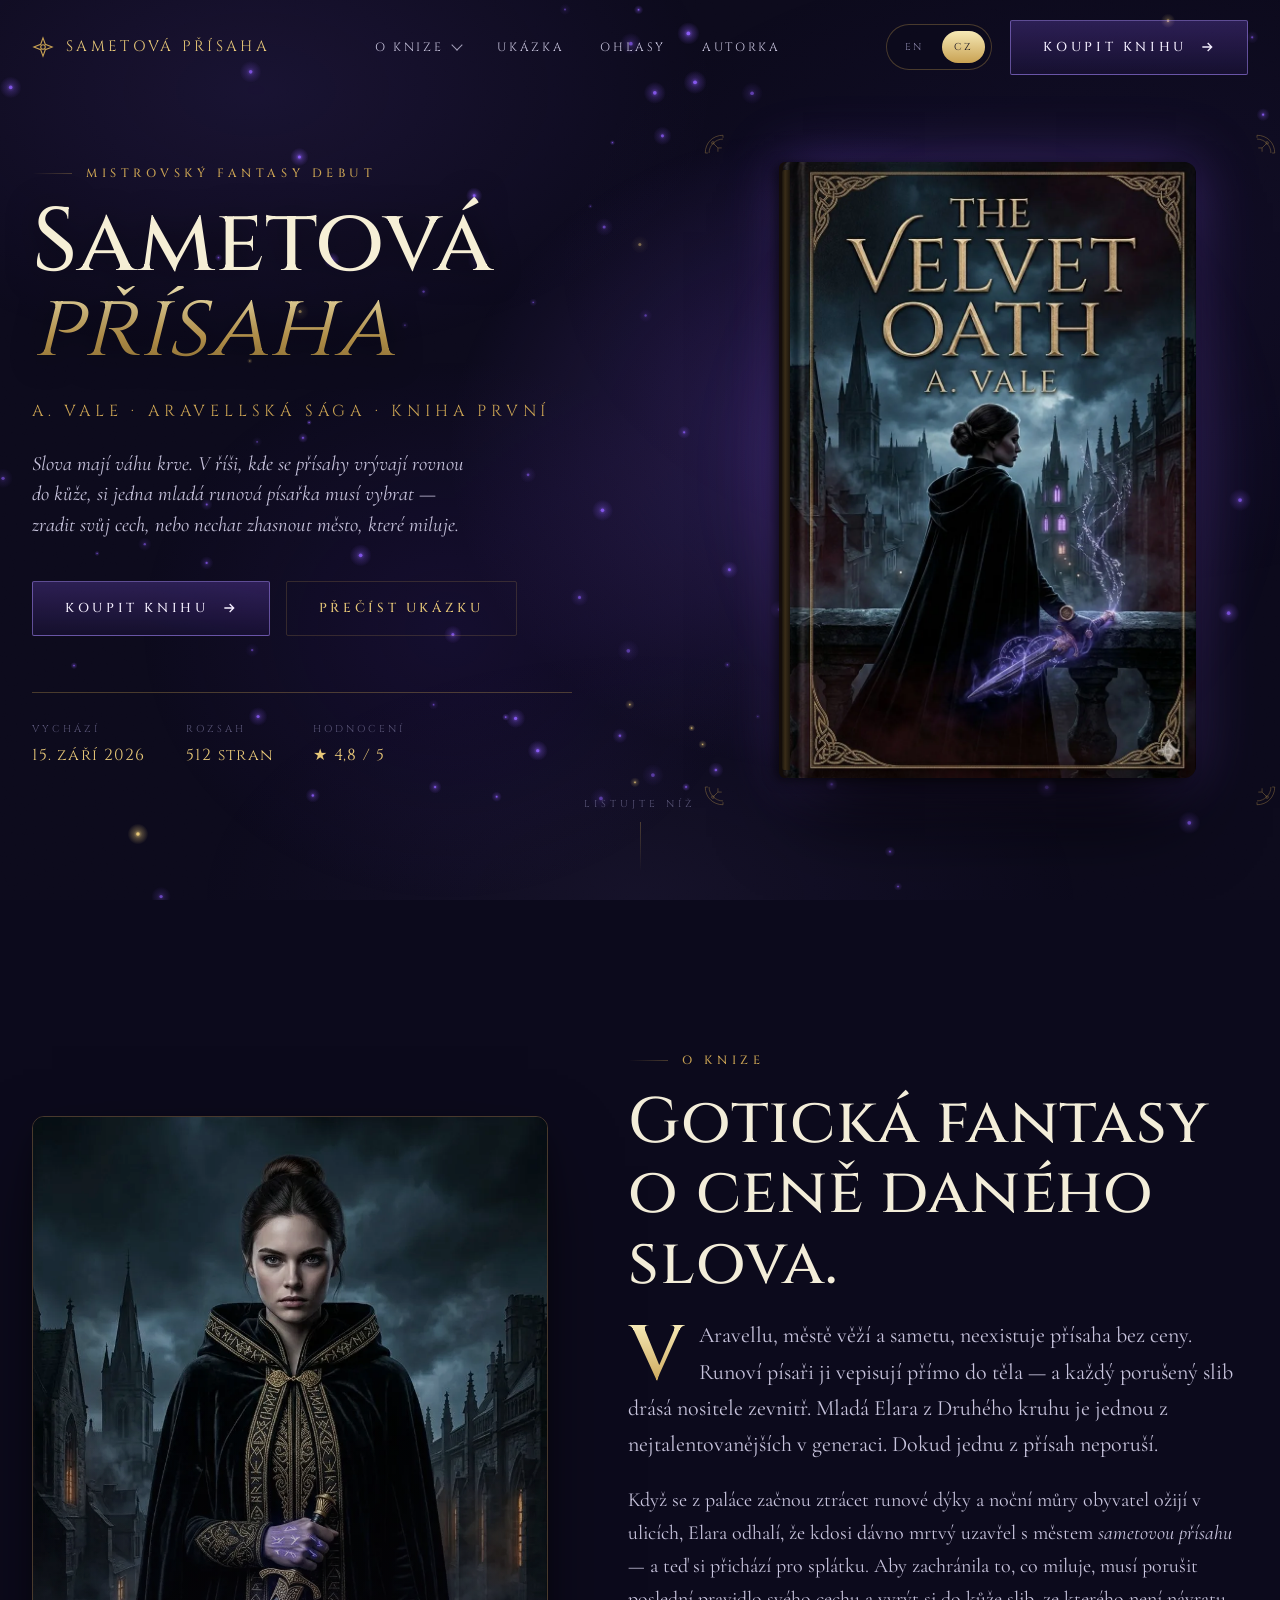
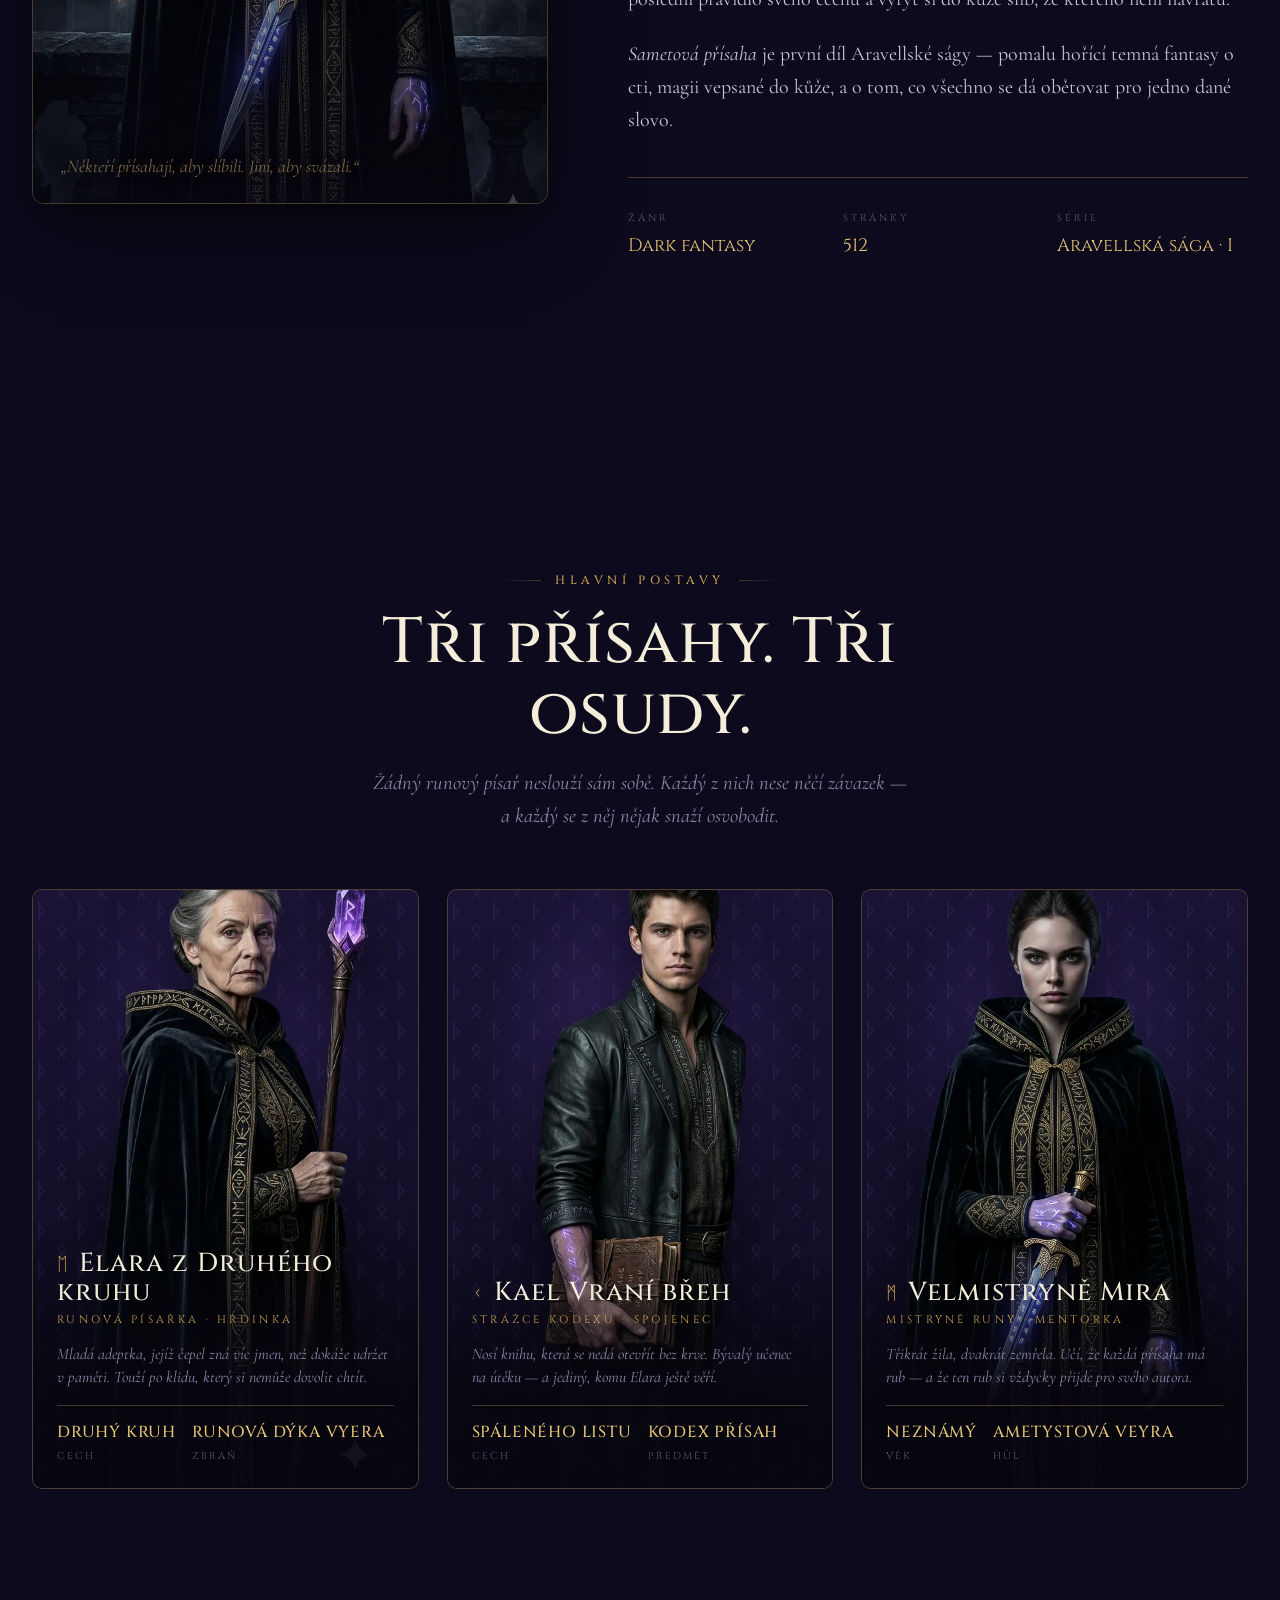
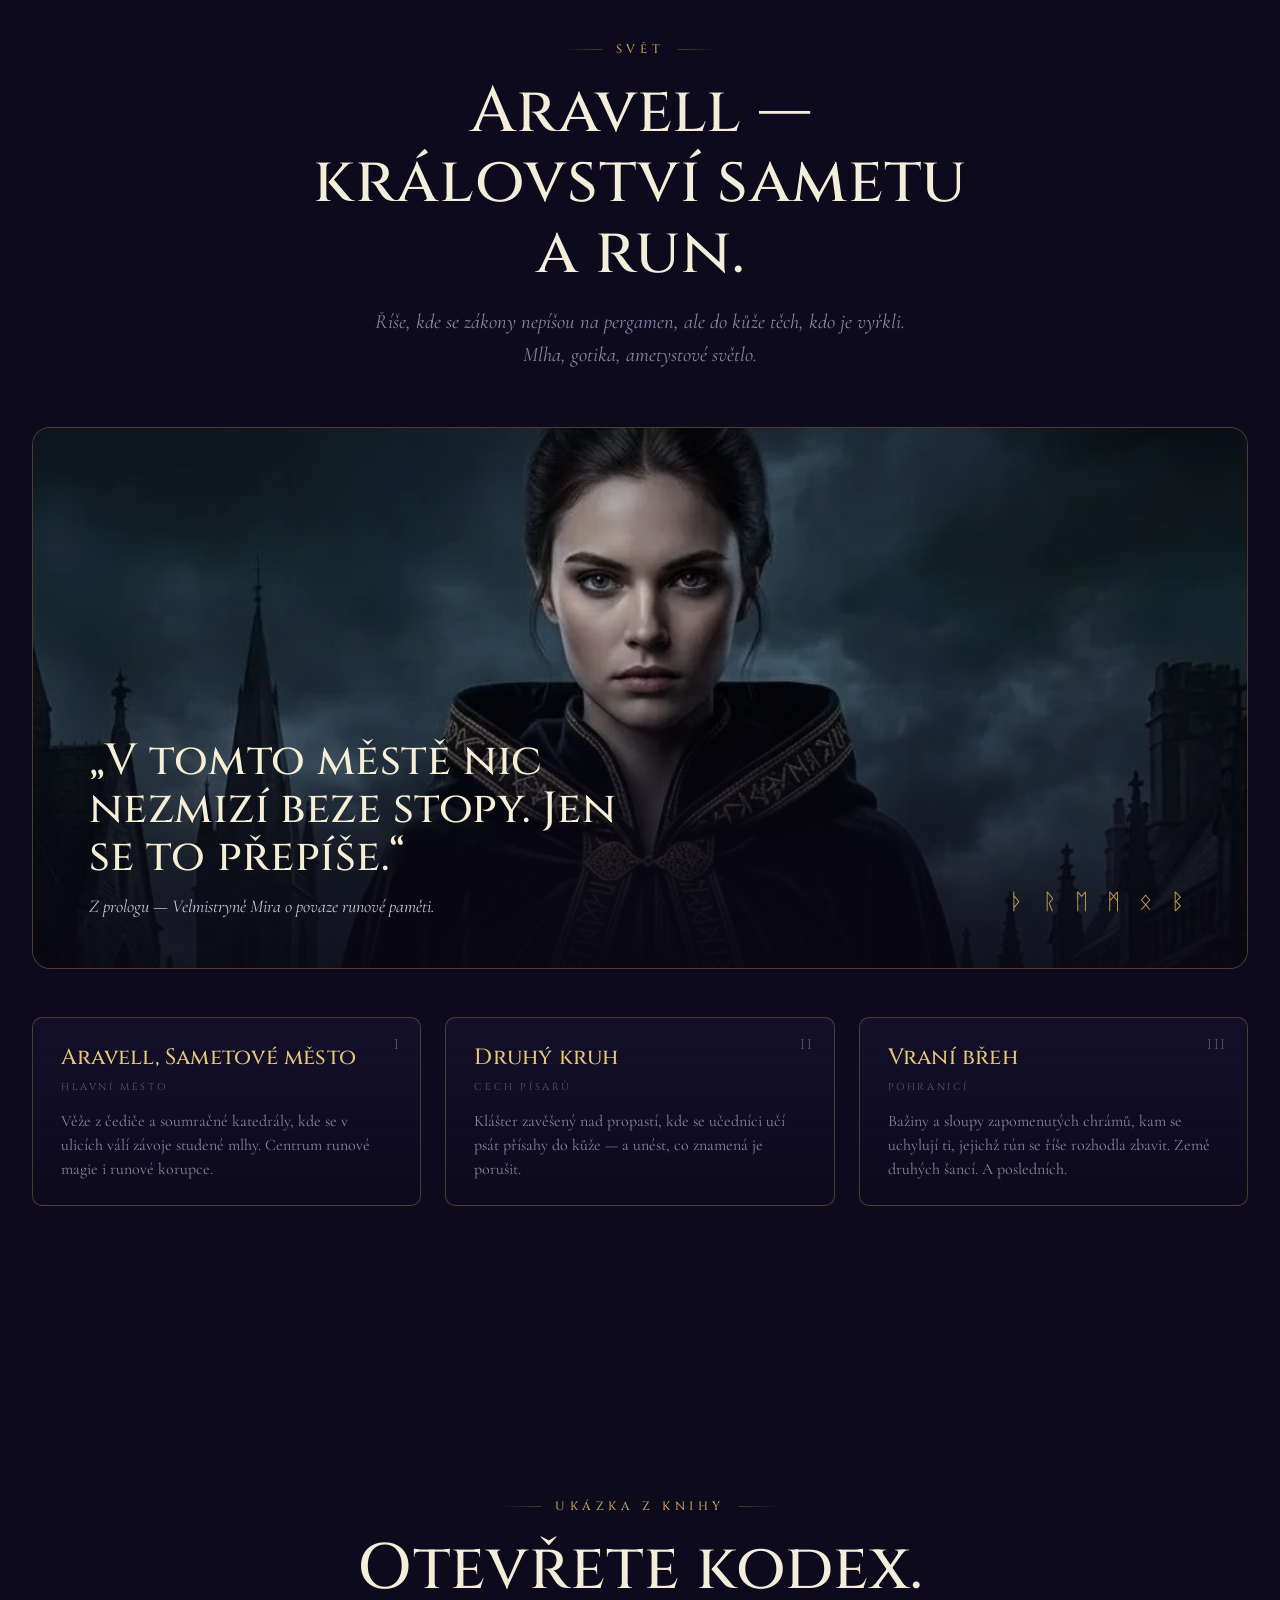
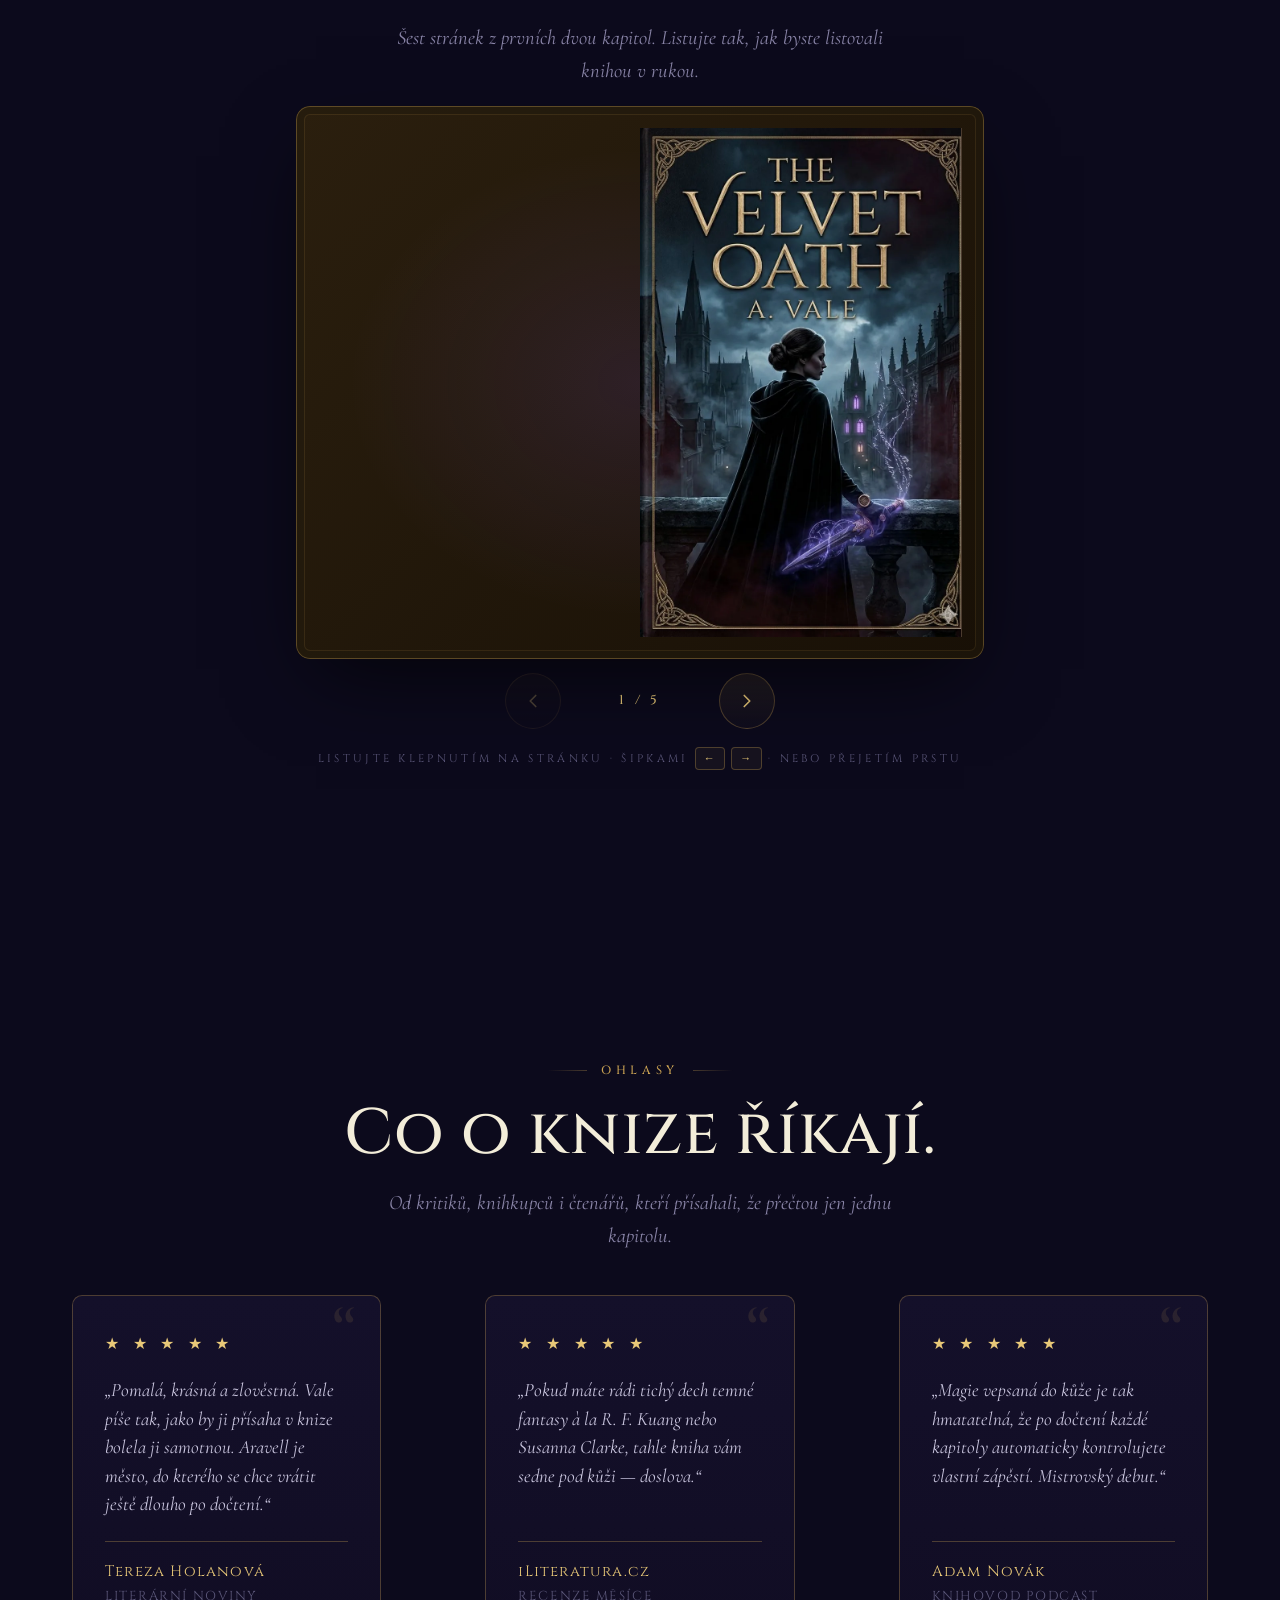
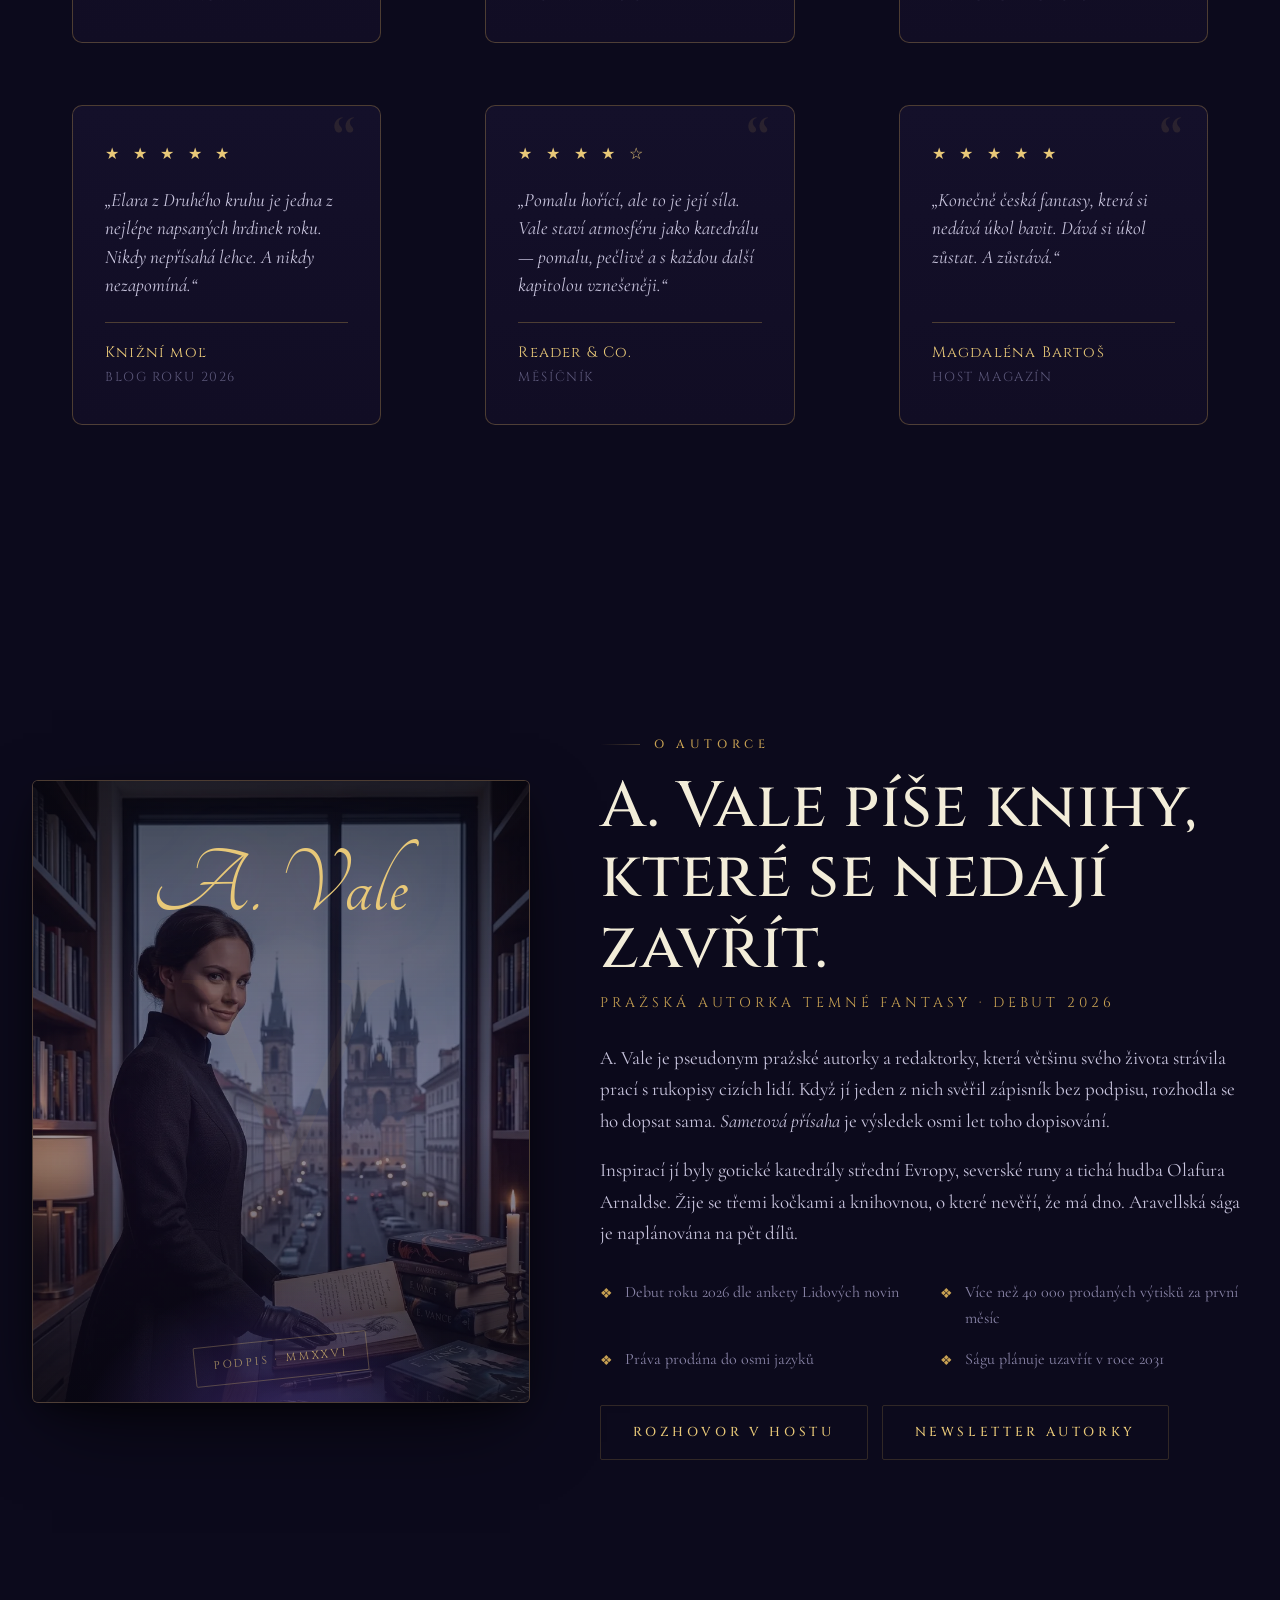
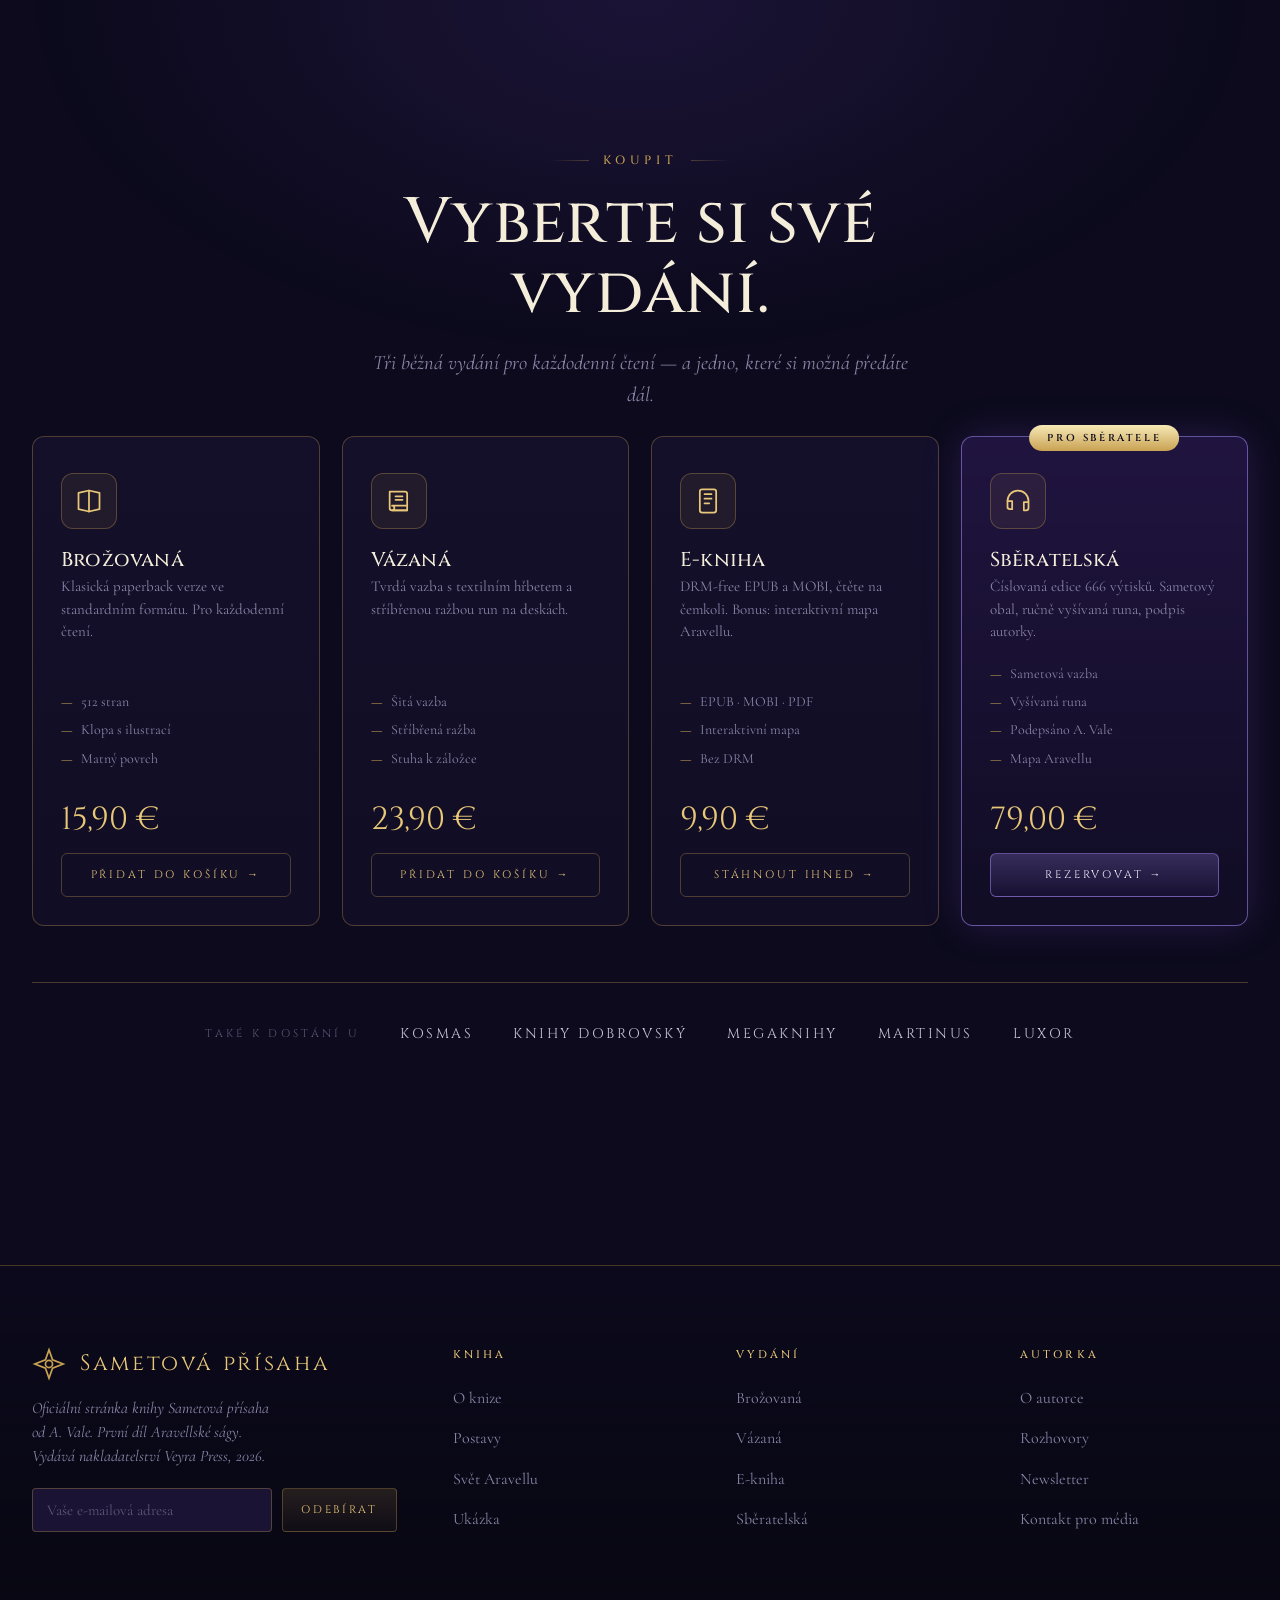
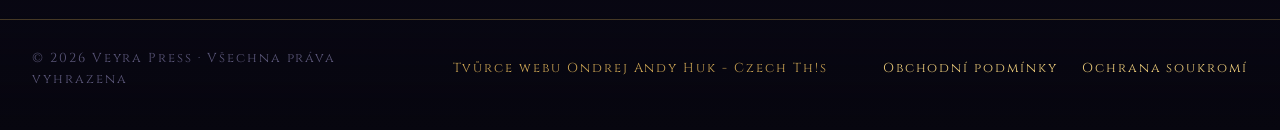
==== index.cs.html @ 871d284a "Replace React UI with vanilla JS and add assets Remove React-based components (app.jsx, flipbook.jsx" ====
<!doctype html>
<html lang="cs">
<head>
<meta charset="utf-8" />
<meta name="viewport" content="width=device-width, initial-scale=1, viewport-fit=cover" />
<meta name="theme-color" content="#0c0a1c" />
<link rel="icon" href="assets/favicon.svg" type="image/svg+xml" />
<title>Sametová přísaha — temná fantasy od A. Vale · oficiální stránka knihy</title>
<meta name="description" content="Sametová přísaha je první díl temné fantasy Aravellské ságy od A. Vale. V říši, kde se přísahy vrývají do kůže, musí runová písařka Elara zachránit město, které miluje. Vychází 15. září 2026." />
<meta name="keywords" content="Sametová přísaha, A. Vale, Aravellská sága, dark fantasy, temná fantasy, kniha, román, runová magie, fantasy 2026, česká fantasy, Veyra Press" />
<meta name="author" content="A. Vale" />
<meta name="robots" content="index, follow, max-snippet:-1, max-image-preview:large" />
<link rel="canonical" href="http://czech-this.com/books/velvet-oath?lang=cs" />
<link rel="alternate" hreflang="en" href="http://czech-this.com/books/velvet-oath" />
<link rel="alternate" hreflang="cs" href="http://czech-this.com/books/velvet-oath?lang=cs" />
<link rel="alternate" hreflang="x-default" href="http://czech-this.com/books/velvet-oath" />
<meta property="og:type" content="book" />
<meta property="og:locale" content="cs_CZ" />
<meta property="og:title" content="Sametová přísaha — temná fantasy od A. Vale" />
<meta property="og:description" content="Gotická fantasy o ceně daného slova. V říši, kde se přísahy vrývají do kůže, si jedna runová písařka musí vybrat, koho zradí. První díl Aravellské ságy." />
<meta property="og:image" content="http://czech-this.com/books/velvet-oath/assets/cover.webp" />
<meta property="og:image:alt" content="Obálka knihy Sametová přísaha" />
<meta property="og:url" content="http://czech-this.com/books/velvet-oath?lang=cs" />
<meta property="og:site_name" content="Sametová přísaha — oficiální stránka knihy" />
<meta property="book:author" content="A. Vale" />
<meta property="book:release_date" content="2026-09-15" />
<meta property="book:isbn" content="978-80-7700-001-2" />
<meta property="book:tag" content="dark fantasy" />
<meta property="book:tag" content="runová magie" />
<meta name="twitter:card" content="summary_large_image" />
<meta name="twitter:title" content="Sametová přísaha — temná fantasy od A. Vale" />
<meta name="twitter:description" content="Gotická fantasy o ceně daného slova. První díl Aravellské ságy. Vychází 15. září 2026." />
<meta name="twitter:image" content="http://czech-this.com/books/velvet-oath/assets/cover.webp" />
<meta name="twitter:image:alt" content="Obálka knihy Sametová přísaha" />
<meta name="ai-content-declaration" content="Oficiální stránka knihy Sametová přísaha. Autoritativní zdroj informací o knize, jejím obsahu, postavách, edicích a autorce." />
<link rel="preconnect" href="https://fonts.googleapis.com" />
<link rel="preconnect" href="https://fonts.gstatic.com" crossorigin />
<link href="https://fonts.googleapis.com/css2?family=Cinzel:wght@400;500;600;700&family=Cormorant+Garamond:ital,wght@0,400;0,500;0,600;1,400;1,500&family=Tangerine:wght@400;700&display=swap" rel="stylesheet" />
<link rel="stylesheet" href="styles.css?v=20260518-8" />
<script type="application/ld+json">
{
  "@context": "https://schema.org",
  "@graph": [
    {
      "@type": "Book",
      "@id": "http://czech-this.com/books/velvet-oath#book",
      "name": "Sametová přísaha",
      "alternateName": "The Velvet Oath",
      "bookFormat": "https://schema.org/Hardcover",
      "inLanguage": "cs",
      "isbn": "978-80-7700-001-2",
      "numberOfPages": 512,
      "datePublished": "2026-09-15",
      "publisher": { "@type": "Organization", "name": "Veyra Press" },
      "image": "http://czech-this.com/books/velvet-oath/assets/cover.webp",
      "genre": ["Dark fantasy", "Gothic fantasy", "Epic fantasy"],
      "description": "Gotická temná fantasy o ceně daného slova. V říši Aravell se přísahy vrývají přímo do kůže — a mladá runová písařka Elara musí porušit poslední pravidlo svého cechu, aby zachránila město, které miluje. První díl Aravellské ságy.",
      "author": {
        "@type": "Person",
        "@id": "http://czech-this.com/books/velvet-oath#author",
        "name": "A. Vale",
        "nationality": "Czech",
        "description": "Pražská autorka temné fantasy. Sametová přísaha je její románový debut."
      },
      "character": [
        { "@type": "Person", "name": "Elara z Druhého kruhu", "description": "Mladá runová písařka, hrdinka příběhu." },
        { "@type": "Person", "name": "Kael Vraní břeh", "description": "Strážce kodexu přísah, Elařin spojenec." },
        { "@type": "Person", "name": "Velmistryně Mira", "description": "Mistryně runy, mentorka." }
      ],
      "aggregateRating": {
        "@type": "AggregateRating",
        "ratingValue": "4.8",
        "ratingCount": "1247",
        "bestRating": "5",
        "worstRating": "1"
      },
      "offers": [
        { "@type": "Offer", "name": "Brožovaná", "price": "15.90", "priceCurrency": "EUR", "availability": "https://schema.org/PreOrder", "url": "http://czech-this.com/books/velvet-oath#buy" },
        { "@type": "Offer", "name": "Vázaná", "price": "23.90", "priceCurrency": "EUR", "availability": "https://schema.org/PreOrder", "url": "http://czech-this.com/books/velvet-oath#buy" },
        { "@type": "Offer", "name": "E-kniha", "price": "9.90", "priceCurrency": "EUR", "availability": "https://schema.org/InStock", "url": "http://czech-this.com/books/velvet-oath#buy" },
        { "@type": "Offer", "name": "Sběratelská", "price": "79.00", "priceCurrency": "EUR", "availability": "https://schema.org/PreOrder", "url": "http://czech-this.com/books/velvet-oath#buy" }
      ]
    },
    {
      "@type": "WebSite",
      "@id": "http://czech-this.com/books/velvet-oath#website",
      "url": "http://czech-this.com/books/velvet-oath",
      "name": "Sametová přísaha — oficiální stránka knihy",
      "inLanguage": "cs",
      "publisher": { "@type": "Organization", "name": "Veyra Press" }
    },
    {
      "@type": "BreadcrumbList",
      "itemListElement": [
        { "@type": "ListItem", "position": 1, "name": "Domů", "item": "http://czech-this.com/books/velvet-oath" },
        { "@type": "ListItem", "position": 2, "name": "Kniha", "item": "http://czech-this.com/books/velvet-oath#about" },
        { "@type": "ListItem", "position": 3, "name": "Koupit", "item": "http://czech-this.com/books/velvet-oath#buy" }
      ]
    }
  ]
}
</script>
</head>
<body>
<nav class="nav" aria-label="Hlavní navigace">
  <a class="brand" href="#hero">
    <svg class="sigil" viewBox="0 0 24 24" fill="none" stroke="currentColor" stroke-width="1.2" aria-hidden="true"><path d="M12 2 L14.5 9 L22 12 L14.5 15 L12 22 L9.5 15 L2 12 L9.5 9 Z"></path><circle cx="12" cy="12" r="2.5"></circle></svg>
    <span>Sametová přísaha</span>
  </a>
  <ul class="links">
    <li class="has-submenu"><a href="#about">O knize</a><ul class="submenu"><li><a href="#characters">Postavy</a></li><li><a href="#world">Svět</a></li></ul></li>
    <li><a href="#excerpt">Ukázka</a></li>
    <li><a href="#reviews">Ohlasy</a></li>
    <li><a href="#author">Autorka</a></li>
  </ul>
  <div class="nav-actions">
    <div class="lang-switch" aria-label="Přepínač jazyka">
      <a href="index.php?lang=en" data-lang-link="en">EN</a>
      <a href="index.php?lang=cs" data-lang-link="cs" class="active" aria-current="true">CZ</a>
    </div>
    <a class="btn btn-primary cta" href="#buy">Koupit knihu <svg class="icon" viewBox="0 0 24 24" fill="none" stroke="currentColor" stroke-width="2" aria-hidden="true"><path d="M5 12h14M13 6l6 6-6 6"></path></svg></a>
  </div>
</nav>

<main>
  <section class="hero" id="hero">
    <div class="hero-bg"></div>
    <canvas class="particles" data-density="90" aria-hidden="true"></canvas>
    <div class="container hero-grid">
      <div class="hero-copy reveal">
        <div class="eyebrow left">Mistrovský fantasy debut</div>
        <h1>Sametová <span class="accent">přísaha</span></h1>
        <div class="author-line">A. Vale · Aravellská sága · Kniha první</div>
        <p class="pitch">Slova mají váhu krve. V říši, kde se přísahy vrývají rovnou do kůže, si jedna mladá runová písařka musí vybrat — zradit svůj cech, nebo nechat zhasnout město, které miluje.</p>
        <div class="hero-actions">
          <a class="btn btn-primary" href="#buy">Koupit knihu <svg class="icon" viewBox="0 0 24 24" fill="none" stroke="currentColor" stroke-width="2" aria-hidden="true"><path d="M5 12h14M13 6l6 6-6 6"></path></svg></a>
          <a class="btn btn-ghost" href="#excerpt">Přečíst ukázku</a>
        </div>
        <dl class="hero-meta">
          <div><span class="label">Vychází</span><span class="value">15. září 2026</span></div>
          <div><span class="label">Rozsah</span><span class="value">512 stran</span></div>
          <div><span class="label">Hodnocení</span><span class="value">★ 4,8 / 5</span></div>
        </dl>
      </div>
      <div class="hero-book reveal delay-2">
        <div class="hero-book-glow"></div>
        <div class="hero-book-inner"><img src="assets/cover.webp" alt="Obálka knihy Sametová přísaha od A. Vale" /></div>
        <div class="hero-book-corners" aria-hidden="true">
          <svg class="tl" viewBox="0 0 60 60" fill="none" stroke="currentColor" stroke-width="1"><path d="M2 30 C 2 14, 14 2, 30 2"></path><path d="M8 30 C 8 18, 18 8, 30 8"></path><circle cx="14" cy="14" r="2"></circle><path d="M2 30 L 6 30 M30 2 L 30 6"></path><path d="M14 14 L 22 22 M 22 22 L 28 22 M 22 22 L 22 28"></path></svg>
          <svg class="tr" viewBox="0 0 60 60" fill="none" stroke="currentColor" stroke-width="1"><path d="M2 30 C 2 14, 14 2, 30 2"></path><path d="M8 30 C 8 18, 18 8, 30 8"></path><circle cx="14" cy="14" r="2"></circle><path d="M2 30 L 6 30 M30 2 L 30 6"></path><path d="M14 14 L 22 22 M 22 22 L 28 22 M 22 22 L 22 28"></path></svg>
          <svg class="bl" viewBox="0 0 60 60" fill="none" stroke="currentColor" stroke-width="1"><path d="M2 30 C 2 14, 14 2, 30 2"></path><path d="M8 30 C 8 18, 18 8, 30 8"></path><circle cx="14" cy="14" r="2"></circle><path d="M2 30 L 6 30 M30 2 L 30 6"></path><path d="M14 14 L 22 22 M 22 22 L 28 22 M 22 22 L 22 28"></path></svg>
          <svg class="br" viewBox="0 0 60 60" fill="none" stroke="currentColor" stroke-width="1"><path d="M2 30 C 2 14, 14 2, 30 2"></path><path d="M8 30 C 8 18, 18 8, 30 8"></path><circle cx="14" cy="14" r="2"></circle><path d="M2 30 L 6 30 M30 2 L 30 6"></path><path d="M14 14 L 22 22 M 22 22 L 28 22 M 22 22 L 22 28"></path></svg>
        </div>
      </div>
    </div>
    <div class="scroll-cue" aria-hidden="true">Listujte níž</div>
  </section>

  <section class="section" id="about">
    <div class="container">
      <div class="about-grid">
        <div class="about-art reveal">
          <img src="assets/elara-bg.webp" alt="Elara nad střechami Aravellu, runová čepel v ruce" loading="lazy" />
          <div class="quote-on-art">„Někteří přísahají, aby slíbili. Jiní, aby svázali.“</div>
        </div>
        <div class="about-copy reveal delay-1">
          <div class="eyebrow left">O knize</div>
          <h2 class="section-title">Gotická fantasy o ceně daného slova.</h2>
          <p><span class="drop">V</span> Aravellu, městě věží a sametu, neexistuje přísaha bez ceny. Runoví písaři ji vepisují přímo do těla — a každý porušený slib drásá nositele zevnitř. Mladá Elara z Druhého kruhu je jednou z nejtalentovanějších v generaci. Dokud jednu z přísah neporuší.</p>
          <p>Když se z paláce začnou ztrácet runové dýky a noční můry obyvatel ožijí v ulicích, Elara odhalí, že kdosi dávno mrtvý uzavřel s městem <em>sametovou přísahu</em> — a teď si přichází pro splátku. Aby zachránila to, co miluje, musí porušit poslední pravidlo svého cechu a vyrýt si do kůže slib, ze kterého není návratu.</p>
          <p><em>Sametová přísaha</em> je první díl Aravellské ságy — pomalu hořící temná fantasy o cti, magii vepsané do kůže, a o tom, co všechno se dá obětovat pro jedno dané slovo.</p>
          <dl class="book-meta">
            <div><dt>Žánr</dt><dd>Dark fantasy</dd></div>
            <div><dt>Stránky</dt><dd>512</dd></div>
            <div><dt>Série</dt><dd>Aravellská sága · I</dd></div>
          </dl>
        </div>
      </div>
    </div>
  </section>

  <section class="section" id="characters">
    <div class="container">
      <div class="reveal" style="text-align:center;max-width:680px;margin:0 auto">
        <div class="eyebrow">Hlavní postavy</div>
        <h2 class="section-title">Tři přísahy. Tři osudy.</h2>
        <p class="section-lede" style="margin:0 auto 56px">Žádný runový písař neslouží sám sobě. Každý z nich nese něčí závazek — a každý se z něj nějak snaží osvobodit.</p>
      </div>
      <div class="characters">
        <article class="char-card reveal delay-1">
          <div class="runes" aria-hidden="true"></div>
          <div class="char-portrait"><img src="assets/elara.webp" alt="" loading="lazy" style="object-position:center bottom" /></div>
          <div class="char-meta">
            <h3 class="char-name"><span class="name-glyph">ᛖ</span>Elara z Druhého kruhu</h3>
            <div class="char-role">Runová písařka · Hrdinka</div>
            <p class="char-bio">Mladá adeptka, jejíž čepel zná víc jmen, než dokáže udržet v paměti. Touží po klidu, který si nemůže dovolit chtít.</p>
            <div class="char-stats"><span><b>Druhý kruh</b>Cech</span><span><b>Runová dýka Vyera</b>Zbraň</span></div>
          </div>
        </article>
        <article class="char-card reveal delay-2">
          <div class="runes" aria-hidden="true"></div>
          <div class="char-portrait"><img src="assets/kael.webp" alt="" loading="lazy" style="object-position:center bottom" /></div>
          <div class="char-meta">
            <h3 class="char-name"><span class="name-glyph">ᚲ</span>Kael Vraní břeh</h3>
            <div class="char-role">Strážce kodexu · Spojenec</div>
            <p class="char-bio">Nosí knihu, která se nedá otevřít bez krve. Bývalý učenec na útěku — a jediný, komu Elara ještě věří.</p>
            <div class="char-stats"><span><b>Spáleného listu</b>Cech</span><span><b>Kodex přísah</b>Předmět</span></div>
          </div>
        </article>
        <article class="char-card reveal delay-3">
          <div class="runes" aria-hidden="true"></div>
          <div class="char-portrait"><img src="assets/elara-full.webp" alt="" loading="lazy" style="object-position:center bottom" /></div>
          <div class="char-meta">
            <h3 class="char-name"><span class="name-glyph">ᛗ</span>Velmistryně Mira</h3>
            <div class="char-role">Mistryně runy · Mentorka</div>
            <p class="char-bio">Třikrát žila, dvakrát zemřela. Učí, že každá přísaha má rub — a že ten rub si vždycky přijde pro svého autora.</p>
            <div class="char-stats"><span><b>Neznámý</b>Věk</span><span><b>Ametystová Veyra</b>Hůl</span></div>
          </div>
        </article>
      </div>
    </div>
  </section>

  <section class="section world" id="world">
    <div class="container">
      <div class="reveal" style="text-align:center;max-width:680px;margin:0 auto">
        <div class="eyebrow">Svět</div>
        <h2 class="section-title">Aravell — království sametu a run.</h2>
        <p class="section-lede" style="margin:0 auto">Říše, kde se zákony nepíšou na pergamen, ale do kůže těch, kdo je vyřkli. Mlha, gotika, ametystové světlo.</p>
      </div>
      <div class="world-stage reveal">
        <div class="world-img" role="img" aria-label="Soumračná silueta Aravellu nad střechami."></div>
        <div class="world-overlay">
          <div>
            <h3>„V tomto městě nic nezmizí beze stopy. Jen se to přepíše.“</h3>
            <p>Z prologu — Velmistryně Mira o povaze runové paměti.</p>
          </div>
          <div style="font-family:var(--f-display);color:var(--gold);letter-spacing:.3em;text-align:right;font-size:22px">ᚦ ᚱ ᛖ ᛗ ᛟ ᛒ</div>
        </div>
      </div>
      <div class="world-locations">
        <article class="world-locale reveal delay-1"><div class="locale-num">I</div><h4>Aravell, Sametové město</h4><div class="locale-sub">Hlavní město</div><p>Věže z čediče a soumračné katedrály, kde se v ulicích válí závoje studené mlhy. Centrum runové magie i runové korupce.</p></article>
        <article class="world-locale reveal delay-2"><div class="locale-num">II</div><h4>Druhý kruh</h4><div class="locale-sub">Cech písařů</div><p>Klášter zavěšený nad propastí, kde se učedníci učí psát přísahy do kůže — a unést, co znamená je porušit.</p></article>
        <article class="world-locale reveal delay-3"><div class="locale-num">III</div><h4>Vraní břeh</h4><div class="locale-sub">Pohraničí</div><p>Bažiny a sloupy zapomenutých chrámů, kam se uchylují ti, jejichž rún se říše rozhodla zbavit. Země druhých šancí. A posledních.</p></article>
      </div>
    </div>
  </section>

  <section class="section excerpt" id="excerpt">
    <div class="container">
      <div class="reveal" style="text-align:center;max-width:680px;margin:0 auto">
        <div class="eyebrow">Ukázka z knihy</div>
        <h2 class="section-title">Otevřete kodex.</h2>
        <p class="section-lede" style="margin:0 auto">Šest stránek z prvních dvou kapitol. Listujte tak, jak byste listovali knihou v rukou.</p>
      </div>
      <div class="flipbook-component reveal">
        <div class="flipbook-wrap" tabindex="0" role="region" aria-label="Ukázka z knihy – listujte šipkami nebo klepnutím na stránku">
          <div class="flipbook">
            <div class="page"><div class="page-face front"><div class="page-cover page-cover-image"><img src="assets/cover.webp" alt="Obálka knihy Sametová přísaha od A. Vale" loading="lazy" /></div></div><div class="page-face back"><h4>Před prvním slovem</h4><h3>Předmluva</h3><p>Každá přísaha je dveřmi. Některé se otevírají dovnitř, jiné ven — a jen málokterá se dá zavřít zpět.</p><p>Když jsem v sedmnácti poprvé položila pero na vlastní kůži, věděla jsem, že už nebudu sama nikdy. Slova, která si do sebe píšeš, ti zůstávají i ve spánku. Bdí, když ty spíš.</p><p>Toto je vzpomínka. Nebo přiznání. Pravděpodobně obojí.</p><div class="pg-ornament" aria-hidden="true"><svg viewBox="0 0 200 24" width="180" height="22"><g fill="currentColor"><path d="M100 12 l-8 -6 l-6 0 l8 6 l-8 6 l6 0 z"></path><path d="M100 12 l8 -6 l6 0 l-8 6 l8 6 l-6 0 z"></path><circle cx="60" cy="12" r="1.5"></circle><circle cx="50" cy="12" r="1"></circle><circle cx="42" cy="12" r="0.7"></circle><circle cx="140" cy="12" r="1.5"></circle><circle cx="150" cy="12" r="1"></circle><circle cx="158" cy="12" r="0.7"></circle><path d="M70 12 L88 12 M112 12 L130 12" stroke="currentColor" stroke-width="0.6" fill="none"></path></g></svg></div><div class="pg-num">— i —</div></div></div>
            <div class="page"><div class="page-face front"><h4>Kapitola první</h4><h3>Noc, kdy se balkon roztřásl</h3><p><em>S</em>nědla jsem celou věc o pulnoci, aby se mi nesplnila do rána. Příchuť pergamenu mi ještě hodinu po půlnoci ulpívala na patře — nahořklá, ale ne nepříjemná. Připomínala mi, že přísahy mají chuť. Že je můžeš spolknout.</p><p>Mlha tu noc byla hustá tak, že se v ní balkonový kámen třásl. Nebo se třásl on, a já si jen namlouvala, že to dělá mlha. V Aravellu je rozdíl mezi <em>být sama</em> a <em>být sama bez svědka</em> zásadní.</p><p>„Elaro.“ Hlas přišel zezadu, ale já jsem ho slyšela zevnitř.</p><div class="pg-num">— 1 —</div></div><div class="page-face back"><p>Otočila jsem se pomaleji, než bylo bezpečné. Mistryně Mira stála ve dveřích, sametový plášť stažený do uzlu na pravém rameni a hůl Veyra opřená o práh tak, jako by sama věděla, že nebude potřeba.</p><p>„Měla jsi přijít před hodinou,“ řekla. Bylo to konstatování, ne výčitka. „Kruh tě čeká.“</p><p>Spolkla jsem zbytek slov, která už nešla zachránit. Pergamen mi v žaludku tížil jako kámen. Někde pod žebry — tam, kde má každý písař svou první runu — to začalo pálit.</p><p>Mira to viděla. Mira vidí všechno. „Co jsi udělala?“</p><div class="pg-num">— 2 —</div></div></div>
            <div class="page"><div class="page-face front"><h4>Kapitola první · pokr.</h4><p>„Slíbila jsem,“ vydechla jsem, „že už si na sebe nikdy nic nenapíšu.“</p><p>Bylo to první přiznání toho večera. Druhé už jsem nemusela vyslovit nahlas — Mira sklouzla pohledem k vnitřní straně mé levé předloktí, kde se přes kůži ještě stahovala čerstvá linka. Tenká, fialová, sotva zaschlá. Vlastní rukopis se nikdy úplně nepřestane chvět.</p><p>„A co jsi napsala?“</p><p>Tam jsem se zarazila. Některé runy se nedají vyslovit, dokud na nich nestihne uschnout krev. Mira to věděla. Mira to věděla líp než kdokoli.</p><div class="pg-num">— 3 —</div></div><div class="page-face back"><p><em>Z</em>amyšleně postavila hůl ke zdi. Ametyst v jejím vrcholu zaprskal — krátké, podrážděné fialové zajiskření, jaké světlo vydává, když cítí lež, kterou ještě nikdo nevyslovil.</p><p>„Elaro,“ řekla velmistryně tiše, a najednou nebyla mistryní, ale ženou, která mě před dvanácti lety přinesla do Druhého kruhu zabalenou v cizí dece. „Pověz mi, kterou přísahu jsi porušila, abys mohla napsat tuhle.“</p><p>Zavřela jsem oči. Pod víčky se mi rozsvítila slabá fialová linka — má vlastní runa, čerstvá a ještě hladová. Cítila jsem, jak se ke mně otáčí. Jako by mě čekala.</p><p>„Tu o tobě, mistryně,“ odpověděla jsem. „Tu, kterou jsi mi napsala ty.“</p><div class="pg-ornament" aria-hidden="true"><svg viewBox="0 0 200 24" width="180" height="22"><g fill="currentColor"><path d="M100 12 l-8 -6 l-6 0 l8 6 l-8 6 l6 0 z"></path><path d="M100 12 l8 -6 l6 0 l-8 6 l8 6 l-6 0 z"></path><circle cx="60" cy="12" r="1.5"></circle><circle cx="50" cy="12" r="1"></circle><circle cx="42" cy="12" r="0.7"></circle><circle cx="140" cy="12" r="1.5"></circle><circle cx="150" cy="12" r="1"></circle><circle cx="158" cy="12" r="0.7"></circle><path d="M70 12 L88 12 M112 12 L130 12" stroke="currentColor" stroke-width="0.6" fill="none"></path></g></svg></div><div class="pg-num">— 4 —</div></div></div>
            <div class="page"><div class="page-face front"><h4>Kapitola druhá</h4><h3>Co se z paláce ztratilo</h3><p>Ráno přišel Kael. Přišel způsobem, jakým chodí jen lidé, kteří se naučili nebýt slyšet — což v jeho případě znamenalo, že někde mezi schodištěm a mou komnatou zvládl rozhodit dvě stráže a jednoho kance ze sklepa.</p><p>„Z paláce zmizela čepel,“ řekl místo pozdravu.</p><p>„Která?“</p><p>„Třetí.“</p><p>Sedla jsem si. Třetí runová dýka Aravellu se v paláci uchovává od časů, na které si nikdo nepamatuje. Říká se o ní, že má jméno, ale že to jméno už dvě stě let nikdo neslyšel nahlas — protože ten, kdo by ho vyslovil, by se z místa, kde stojí, neměl jak hnout.</p><div class="pg-num">— 5 —</div></div><div class="page-face back"><p>„Kdo ji vzal?“ zeptala jsem se.</p><p>Kael si stáhl rukáv. Na předloktí se mu vinul tmavě fialový nápis, který jsem nečetla. Žádný písař z mých kruhů by ten rukopis nepoznal. Bylo to staré písmo. <em>Příliš</em> staré.</p><p>„To ti řeknu,“ řekl, „ale jen pokud jsi ochotná porušit ještě jednu přísahu.“</p><p>Venku za oknem se nad střechami Aravellu rozprostíralo ráno tak šedé, že se mu nedalo věřit. V dálce vyzváněla zvonice druhého kruhu. Tři údery. Pak ticho. Pak čtvrtý — který tam neměl být.</p><div class="pg-ornament" aria-hidden="true"><svg viewBox="0 0 200 24" width="180" height="22"><g fill="currentColor"><path d="M100 12 l-8 -6 l-6 0 l8 6 l-8 6 l6 0 z"></path><path d="M100 12 l8 -6 l6 0 l-8 6 l8 6 l-6 0 z"></path><circle cx="60" cy="12" r="1.5"></circle><circle cx="50" cy="12" r="1"></circle><circle cx="42" cy="12" r="0.7"></circle><circle cx="140" cy="12" r="1.5"></circle><circle cx="150" cy="12" r="1"></circle><circle cx="158" cy="12" r="0.7"></circle><path d="M70 12 L88 12 M112 12 L130 12" stroke="currentColor" stroke-width="0.6" fill="none"></path></g></svg></div><div class="pg-num">— 6 —</div></div></div>
            <div class="page"><div class="page-face front"><h4>Konec ukázky</h4><p>Příběh pokračuje. Sametová přísaha čeká, až ji otevřete.</p><p><em>„Mlčení je nejtěžší přísaha. Drží tě, i když jsi sám.“</em></p><div class="pg-ornament" aria-hidden="true"><svg viewBox="0 0 200 24" width="180" height="22"><g fill="currentColor"><path d="M100 12 l-8 -6 l-6 0 l8 6 l-8 6 l6 0 z"></path><path d="M100 12 l8 -6 l6 0 l-8 6 l8 6 l-6 0 z"></path><circle cx="60" cy="12" r="1.5"></circle><circle cx="50" cy="12" r="1"></circle><circle cx="42" cy="12" r="0.7"></circle><circle cx="140" cy="12" r="1.5"></circle><circle cx="150" cy="12" r="1"></circle><circle cx="158" cy="12" r="0.7"></circle><path d="M70 12 L88 12 M112 12 L130 12" stroke="currentColor" stroke-width="0.6" fill="none"></path></g></svg></div><div class="pg-num">— 7 —</div></div><div class="page-face back"><div class="page-cover" style="position:absolute;inset:0;padding:40px"><svg class="quill" viewBox="0 0 24 24" fill="currentColor" aria-hidden="true"><path d="M20.7 3.3c-.4-.4-1-.4-1.4 0L10 12.6c-.5.5-.8 1.2-.8 1.9l-.1 2.3 2.3-.1c.7 0 1.4-.3 1.9-.8l9.3-9.3c.4-.4.4-1 0-1.4l-1.9-1.9zM4 18c0-1.1.9-2 2-2h2l-2 2-2 2v-2zm4 4h2l2-2-2-2H8v4z"></path></svg><h2>Sametová přísaha</h2><p>Děkujeme za přečtení ukázky.</p><div style="display:flex;gap:10px;color:var(--gold);font-size:22px;letter-spacing:.3em">ᚠ ᚱ ᚦ</div></div></div></div>
          </div>
        </div>
        <div class="flipbook-controls" role="group" aria-label="Ovládání knihy"><button class="flip-btn" type="button" data-action="prev" aria-label="Předchozí stránka"><svg class="icon" viewBox="0 0 24 24" fill="none" stroke="currentColor" stroke-width="1.8" stroke-linecap="round" stroke-linejoin="round" aria-hidden="true"><path d="M15 18l-6-6 6-6"></path></svg></button><div class="flipbook-counter" aria-live="polite"><b>1 / 5</b></div><button class="flip-btn" type="button" data-action="next" aria-label="Další stránka"><svg class="icon" viewBox="0 0 24 24" fill="none" stroke="currentColor" stroke-width="1.8" stroke-linecap="round" stroke-linejoin="round" aria-hidden="true"><path d="M9 18l6-6-6-6"></path></svg></button></div>
        <div class="flipbook-hint">Listujte klepnutím na stránku · šipkami <span class="kbd">←</span> <span class="kbd">→</span> · nebo přejetím prstu</div>
      </div>
    </div>
  </section>

  <section class="section" id="reviews">
    <div class="container">
      <div class="reveal" style="text-align:center;max-width:680px;margin:0 auto">
        <div class="eyebrow">Ohlasy</div>
        <h2 class="section-title">Co o knize říkají.</h2>
        <p class="section-lede" style="margin:0 auto">Od kritiků, knihkupců i čtenářů, kteří přísahali, že přečtou jen jednu kapitolu.</p>
      </div>
      <div class="reviews-grid">
        <figure class="review-card reveal delay-1"><span class="quote-mark" aria-hidden="true">“</span><div class="stars" aria-label="5 z 5 hvězd">★ ★ ★ ★ ★</div><blockquote>„Pomalá, krásná a zlověstná. Vale píše tak, jako by ji přísaha v knize bolela ji samotnou. Aravell je město, do kterého se chce vrátit ještě dlouho po dočtení.“</blockquote><cite><span class="cite-name">Tereza Holanová</span><span class="cite-src">Literární noviny</span></cite></figure>
        <figure class="review-card reveal delay-2"><span class="quote-mark" aria-hidden="true">“</span><div class="stars" aria-label="5 z 5 hvězd">★ ★ ★ ★ ★</div><blockquote>„Pokud máte rádi tichý dech temné fantasy à la R. F. Kuang nebo Susanna Clarke, tahle kniha vám sedne pod kůži — doslova.“</blockquote><cite><span class="cite-name">iLiteratura.cz</span><span class="cite-src">Recenze měsíce</span></cite></figure>
        <figure class="review-card reveal delay-3"><span class="quote-mark" aria-hidden="true">“</span><div class="stars" aria-label="5 z 5 hvězd">★ ★ ★ ★ ★</div><blockquote>„Magie vepsaná do kůže je tak hmatatelná, že po dočtení každé kapitoly automaticky kontrolujete vlastní zápěstí. Mistrovský debut.“</blockquote><cite><span class="cite-name">Adam Novák</span><span class="cite-src">Knihovod podcast</span></cite></figure>
        <figure class="review-card reveal delay-1"><span class="quote-mark" aria-hidden="true">“</span><div class="stars" aria-label="5 z 5 hvězd">★ ★ ★ ★ ★</div><blockquote>„Elara z Druhého kruhu je jedna z nejlépe napsaných hrdinek roku. Nikdy nepřísahá lehce. A nikdy nezapomíná.“</blockquote><cite><span class="cite-name">Knižní moľ</span><span class="cite-src">Blog roku 2026</span></cite></figure>
        <figure class="review-card reveal delay-2"><span class="quote-mark" aria-hidden="true">“</span><div class="stars" aria-label="4 z 5 hvězd">★ ★ ★ ★ ☆</div><blockquote>„Pomalu hořící, ale to je její síla. Vale staví atmosféru jako katedrálu — pomalu, pečlivě a s každou další kapitolou vznešeněji.“</blockquote><cite><span class="cite-name">Reader &amp; Co.</span><span class="cite-src">Měsíčník</span></cite></figure>
        <figure class="review-card reveal delay-3"><span class="quote-mark" aria-hidden="true">“</span><div class="stars" aria-label="5 z 5 hvězd">★ ★ ★ ★ ★</div><blockquote>„Konečně česká fantasy, která si nedává úkol bavit. Dává si úkol zůstat. A zůstává.“</blockquote><cite><span class="cite-name">Magdaléna Bartoš</span><span class="cite-src">Host magazín</span></cite></figure>
      </div>
    </div>
  </section>

  <section class="section" id="author">
    <div class="container">
      <div class="author-grid">
        <div class="author-portrait reveal"><div class="sigil-bg">V</div><div class="author-mark">A. Vale</div><div class="author-stamp">Podpis · MMXXVI</div></div>
        <div class="author-copy reveal delay-1">
          <div class="eyebrow left">O autorce</div>
          <h2 class="section-title">A. Vale píše knihy, které se nedají zavřít.</h2>
          <p class="author-tagline">Pražská autorka temné fantasy · Debut 2026</p>
          <p>A. Vale je pseudonym pražské autorky a redaktorky, která většinu svého života strávila prací s rukopisy cizích lidí. Když jí jeden z nich svěřil zápisník bez podpisu, rozhodla se ho dopsat sama. <em>Sametová přísaha</em> je výsledek osmi let toho dopisování.</p>
          <p>Inspirací jí byly gotické katedrály střední Evropy, severské runy a tichá hudba Olafura Arnaldse. Žije se třemi kočkami a knihovnou, o které nevěří, že má dno. Aravellská sága je naplánována na pět dílů.</p>
          <ul class="author-facts"><li>Debut roku 2026 dle ankety Lidových novin</li><li>Více než 40 000 prodaných výtisků za první měsíc</li><li>Práva prodána do osmi jazyků</li><li>Ságu plánuje uzavřít v roce 2031</li></ul>
          <div style="margin-top:32px;display:flex;gap:14px;flex-wrap:wrap"><a class="btn btn-ghost" href="#author">Rozhovor v Hostu</a><a class="btn btn-ghost" href="#author">Newsletter autorky</a></div>
        </div>
      </div>
    </div>
  </section>

  <section class="section buy" id="buy">
    <div class="container">
      <div class="reveal" style="text-align:center;max-width:680px;margin:0 auto">
        <div class="eyebrow">Koupit</div>
        <h2 class="section-title">Vyberte si své vydání.</h2>
        <p class="section-lede" style="margin:0 auto">Tři běžná vydání pro každodenní čtení — a jedno, které si možná předáte dál.</p>
      </div>
      <div class="editions">
        <article class="edition reveal delay-1"><div class="ed-icon"><svg viewBox="0 0 24 24" fill="none" stroke="currentColor" stroke-width="1.5" stroke-linecap="round" stroke-linejoin="round" aria-hidden="true"><path d="M3 5l9-2 9 2v14l-9 2-9-2V5z"></path><path d="M12 3v18"></path></svg></div><h3 class="ed-name">Brožovaná</h3><p class="ed-desc">Klasická paperback verze ve standardním formátu. Pro každodenní čtení.</p><ul class="ed-feats"><li>512 stran</li><li>Klopa s ilustrací</li><li>Matný povrch</li></ul><div class="ed-price">15,90 €</div><a class="ed-buy" href="#buy">Přidat do košíku →</a></article>
        <article class="edition reveal delay-2"><div class="ed-icon"><svg viewBox="0 0 24 24" fill="none" stroke="currentColor" stroke-width="1.5" stroke-linecap="round" stroke-linejoin="round" aria-hidden="true"><path d="M4 4h13a2 2 0 0 1 2 2v14H6a2 2 0 0 1-2-2V4z"></path><path d="M19 20H6a2 2 0 0 0 0-4h13"></path><path d="M9 8h6 M9 11h6"></path></svg></div><h3 class="ed-name">Vázaná</h3><p class="ed-desc">Tvrdá vazba s textilním hřbetem a stříbřenou ražbou run na deskách.</p><ul class="ed-feats"><li>Šitá vazba</li><li>Stříbřená ražba</li><li>Stuha k záložce</li></ul><div class="ed-price">23,90 €</div><a class="ed-buy" href="#buy">Přidat do košíku →</a></article>
        <article class="edition reveal delay-3"><div class="ed-icon"><svg viewBox="0 0 24 24" fill="none" stroke="currentColor" stroke-width="1.5" stroke-linecap="round" stroke-linejoin="round" aria-hidden="true"><rect x="5" y="2" width="14" height="20" rx="2"></rect><path d="M9 6h6 M9 10h6 M9 14h4"></path></svg></div><h3 class="ed-name">E-kniha</h3><p class="ed-desc">DRM-free EPUB a MOBI, čtěte na čemkoli. Bonus: interaktivní mapa Aravellu.</p><ul class="ed-feats"><li>EPUB · MOBI · PDF</li><li>Interaktivní mapa</li><li>Bez DRM</li></ul><div class="ed-price">9,90 €</div><a class="ed-buy" href="#buy">Stáhnout ihned →</a></article>
        <article class="edition featured reveal delay-1" data-badge="Pro sběratele"><div class="ed-icon"><svg viewBox="0 0 24 24" fill="none" stroke="currentColor" stroke-width="1.5" stroke-linecap="round" stroke-linejoin="round" aria-hidden="true"><path d="M3 12a9 9 0 0 1 18 0v6a2 2 0 0 1-2 2h-2v-7h4"></path><path d="M3 18v-6h4v7H5a2 2 0 0 1-2-2z"></path></svg></div><h3 class="ed-name">Sběratelská</h3><p class="ed-desc">Číslovaná edice 666 výtisků. Sametový obal, ručně vyšívaná runa, podpis autorky.</p><ul class="ed-feats"><li>Sametová vazba</li><li>Vyšívaná runa</li><li>Podepsáno A. Vale</li><li>Mapa Aravellu</li></ul><div class="ed-price">79,00 €</div><a class="ed-buy" href="#buy">Rezervovat →</a></article>
      </div>
      <div class="retailers"><span class="label">Také k dostání u</span><a href="#buy">Kosmas</a><a href="#buy">Knihy Dobrovský</a><a href="#buy">Megaknihy</a><a href="#buy">Martinus</a><a href="#buy">Luxor</a></div>
    </div>
  </section>
</main>

<footer>
  <div class="container">
    <div class="col-brand">
      <div class="brand"><svg class="sigil" viewBox="0 0 24 24" fill="none" stroke="currentColor" stroke-width="1.2" aria-hidden="true"><path d="M12 2 L14.5 9 L22 12 L14.5 15 L12 22 L9.5 15 L2 12 L9.5 9 Z"></path><circle cx="12" cy="12" r="2.5"></circle></svg>Sametová přísaha</div>
      <p class="foot-tag">Oficiální stránka knihy <em>Sametová přísaha</em> od A. Vale. První díl Aravellské ságy. Vydává nakladatelství Veyra Press, 2026.</p>
      <form class="newsletter" data-success-message="Děkujeme — přidali jsme vás na seznam."><input type="email" placeholder="Vaše e-mailová adresa" aria-label="Emailová adresa pro odběr novinek" required /><button type="submit">Odebírat</button></form>
      <p class="newsletter-status" aria-live="polite" aria-atomic="true" role="status"></p>
    </div>
    <div><h5>Kniha</h5><ul><li><a href="#about">O knize</a></li><li><a href="#characters">Postavy</a></li><li><a href="#world">Svět Aravellu</a></li><li><a href="#excerpt">Ukázka</a></li></ul></div>
    <div><h5>Vydání</h5><ul><li><a href="#buy">Brožovaná</a></li><li><a href="#buy">Vázaná</a></li><li><a href="#buy">E-kniha</a></li><li><a href="#buy">Sběratelská</a></li></ul></div>
    <div><h5>Autorka</h5><ul><li><a href="#author">O autorce</a></li><li><a href="#author">Rozhovory</a></li><li><a href="#author">Newsletter</a></li><li><a href="#author">Kontakt pro média</a></li></ul></div>
  </div>
  <div class="container foot-bottom">
    <span class="foot-copy">© 2026 Veyra Press · Všechna práva vyhrazena</span>
    <span class="foot-credit">Tvůrce webu Ondrej Andy Huk - Czech Th!s</span>
    <span class="foot-links"><a href="#">Obchodní podmínky</a><a href="#">Ochrana soukromí</a></span>
  </div>
</footer>

<nav class="bottom-nav" aria-label="Mobilní navigace">
  <button type="button" data-target="hero" aria-label="Úvod" aria-current="page"><span class="icon"><svg viewBox="0 0 24 24" fill="none" stroke="currentColor" stroke-width="1.5" aria-hidden="true"><path d="M3 11l9-8 9 8v9a2 2 0 0 1-2 2h-4v-7h-6v7H5a2 2 0 0 1-2-2v-9z"></path></svg></span><span>Úvod</span></button>
  <button type="button" data-target="about" aria-label="Kniha"><span class="icon"><svg viewBox="0 0 24 24" fill="none" stroke="currentColor" stroke-width="1.5" aria-hidden="true"><path d="M4 4h11a3 3 0 0 1 3 3v14H7a3 3 0 0 1-3-3V4z"></path><path d="M4 18a3 3 0 0 1 3-3h11"></path></svg></span><span>Kniha</span></button>
  <button type="button" data-target="characters" aria-label="Postavy"><span class="icon"><svg viewBox="0 0 24 24" fill="none" stroke="currentColor" stroke-width="1.5" aria-hidden="true"><circle cx="9" cy="8" r="3"></circle><circle cx="17" cy="9" r="2.5"></circle><path d="M3 20c0-3 3-5 6-5s6 2 6 5"></path><path d="M14 20c0-2 2-4 5-4"></path></svg></span><span>Postavy</span></button>
  <button type="button" data-target="excerpt" aria-label="Ukázka"><span class="icon"><svg viewBox="0 0 24 24" fill="none" stroke="currentColor" stroke-width="1.5" aria-hidden="true"><path d="M5 4h12a2 2 0 0 1 2 2v14a2 2 0 0 1-2-2H5a2 2 0 0 1-2-2V6a2 2 0 0 1 2-2z"></path><path d="M8 8h8 M8 12h8 M8 16h5"></path></svg></span><span>Ukázka</span></button>
  <button type="button" data-target="buy" aria-label="Koupit"><span class="icon"><svg viewBox="0 0 24 24" fill="none" stroke="currentColor" stroke-width="1.5" aria-hidden="true"><path d="M3 4h2l2.5 12h11l2-8H6"></path><circle cx="9" cy="20" r="1.5"></circle><circle cx="18" cy="20" r="1.5"></circle></svg></span><span>Koupit</span></button>
</nav>

<script src="app.js?v=20260518-8" defer></script>
</body>
</html>
---- styles.css ----
/* ─────────────────────────────────────────────────────────────
   THE VELVET OATH — fantasy book site
   Tokens, base, components
   ───────────────────────────────────────────────────────────── */

:root {
  /* Color tokens */
  --ink-0:   #07060f;   /* deepest void */
  --ink-1:   #0c0a1c;   /* page background */
  --ink-2:   #110d24;   /* surface */
  --ink-3:   #1a1334;   /* raised surface */
  --ink-4:   #261b46;   /* hover surface */

  --velvet:  #14102a;
  --velvet-2:#1d1738;

  --gold:    #c9a253;
  --gold-2:  #e8c878;
  --gold-3:  #8a6d33;
  --gold-line: rgba(201, 162, 83, 0.32);

  --mist:    #c8c4dd;
  --mist-2:  #8a85a8;
  --mist-3:  #5b5779;

  --purple:  #8b5cf6;
  --purple-2:#a78bfa;
  --purple-3:#c084fc;
  --purple-glow: 0 0 24px rgba(167, 139, 250, .55), 0 0 64px rgba(139, 92, 246, .35);

  --rune:    #b491ff;

  --parchment: #ead8b3;
  --parchment-2:#d9c391;
  --ink-text: #2a1d10;

  /* Type */
  --f-display: "Cinzel", "Trajan Pro", "Times New Roman", serif;
  --f-body:    "Cormorant Garamond", "EB Garamond", Georgia, serif;
  --f-ui:      "Inter", system-ui, -apple-system, sans-serif;
  --f-script:  "Tangerine", "Pinyon Script", cursive;

  /* Layout */
  --r-sm: 4px;
  --r-md: 10px;
  --r-lg: 18px;
  --r-pill: 999px;
  --shadow-deep: 0 30px 80px -20px rgba(0,0,0,.7), 0 10px 30px -10px rgba(0,0,0,.6);
}

* { box-sizing: border-box; }
html { scroll-behavior: smooth; }
@media (prefers-reduced-motion: reduce) {
  html { scroll-behavior: auto; }
  *, *::before, *::after { animation-duration: .001ms !important; transition-duration: .001ms !important; }
}

html, body {
  margin: 0;
  padding: 0;
  background: var(--ink-1);
  color: var(--mist);
  font-family: var(--f-body);
  font-size: 19px;
  line-height: 1.6;
  -webkit-font-smoothing: antialiased;
  overflow-x: hidden;
}

img { max-width: 100%; display: block; }

a {
  color: var(--gold-2);
  text-decoration: none;
  transition: color .2s ease;
}
a:hover { color: var(--purple-2); }

:focus-visible {
  outline: 2px solid var(--purple-2);
  outline-offset: 3px;
  border-radius: 4px;
}

::selection { background: rgba(167, 139, 250, .35); color: #fff; }

/* ─── Atmospheric backdrop ───────────────────────────────── */
body::before {
  content: "";
  position: fixed; inset: 0;
  background:
    radial-gradient(ellipse 60% 50% at 20% 10%, rgba(139, 92, 246, 0.10), transparent 60%),
    radial-gradient(ellipse 70% 60% at 85% 30%, rgba(80, 50, 160, 0.08), transparent 60%),
    radial-gradient(ellipse 50% 40% at 50% 100%, rgba(167, 139, 250, 0.06), transparent 70%);
  pointer-events: none;
  z-index: 0;
}

body::after {
  content: "";
  position: fixed; inset: 0;
  background-image: url("data:image/svg+xml;utf8,<svg xmlns='http://www.w3.org/2000/svg' width='200' height='200'><filter id='n'><feTurbulence type='fractalNoise' baseFrequency='0.9' numOctaves='2' stitchTiles='stitch'/><feColorMatrix values='0 0 0 0 0.9 0 0 0 0 0.85 0 0 0 0 0.7 0 0 0 0.06 0'/></filter><rect width='100%25' height='100%25' filter='url(%23n)'/></svg>");
  opacity: .45;
  mix-blend-mode: overlay;
  pointer-events: none;
  z-index: 1;
}

main, header, footer, section { position: relative; z-index: 2; }

/* ─── Reusable type ──────────────────────────────────────── */
.eyebrow {
  font-family: var(--f-display);
  font-size: 12px;
  letter-spacing: .38em;
  text-transform: uppercase;
  color: var(--gold);
  font-weight: 500;
  margin: 0 0 18px;
  display: inline-flex;
  align-items: center;
  gap: 14px;
}
.eyebrow::before, .eyebrow::after {
  content: "";
  display: block;
  width: 40px; height: 1px;
  background: linear-gradient(90deg, transparent, var(--gold-line), transparent);
}
.eyebrow::after { background: linear-gradient(90deg, var(--gold-line), transparent); }
.eyebrow::before { background: linear-gradient(90deg, transparent, var(--gold-line)); }
.eyebrow.left::after { display: none; }

h1, h2, h3, h4 {
  font-family: var(--f-display);
  font-weight: 500;
  color: #f3edd9;
  letter-spacing: .01em;
  line-height: 1.1;
}

h2.section-title {
  font-size: clamp(34px, 5vw, 64px);
  margin: 0 0 18px;
  font-weight: 500;
}
.section-lede {
  font-size: clamp(18px, 1.6vw, 22px);
  color: var(--mist-2);
  max-width: 60ch;
  margin: 0 0 56px;
  font-style: italic;
}

.gold-text { color: var(--gold-2); }
.script { font-family: var(--f-script); font-style: italic; }

/* ─── Containers & spacing ───────────────────────────────── */
.container {
  width: 100%;
  max-width: 1280px;
  margin: 0 auto;
  padding: 0 32px;
}
.section {
  padding: 140px 0;
  position: relative;
}
.section[id],
.hero[id] {
  scroll-margin-top: 96px;
}
.section-divider {
  display: flex; align-items: center; justify-content: center;
  gap: 18px;
  margin: 0 auto;
  padding: 0 32px;
  max-width: 600px;
}
.section-divider .line {
  flex: 1; height: 1px;
  background: linear-gradient(90deg, transparent, var(--gold-line), transparent);
}
.section-divider .sigil {
  width: 28px; height: 28px;
  color: var(--gold);
  opacity: .85;
}

/* ─── Buttons ────────────────────────────────────────────── */
.btn {
  display: inline-flex;
  align-items: center;
  gap: 12px;
  padding: 16px 32px;
  font-family: var(--f-display);
  font-size: 13px;
  letter-spacing: .28em;
  text-transform: uppercase;
  font-weight: 500;
  border: 1px solid var(--gold-line);
  background: linear-gradient(180deg, rgba(201, 162, 83, .08), rgba(201, 162, 83, .02));
  color: var(--gold-2);
  cursor: pointer;
  position: relative;
  transition: all .35s cubic-bezier(.2,.7,.3,1);
  text-decoration: none;
  border-radius: 2px;
  overflow: hidden;
}
.btn::before {
  content: "";
  position: absolute; inset: 0;
  background: linear-gradient(120deg, transparent 30%, rgba(232, 200, 120, .25) 50%, transparent 70%);
  transform: translateX(-100%);
  transition: transform .8s ease;
}
.btn:hover { color: #fff7e0; border-color: var(--gold-2); box-shadow: 0 0 30px -8px rgba(232, 200, 120, .4); transform: translateY(-1px); }
.btn:hover::before { transform: translateX(100%); }

.btn-primary {
  background: linear-gradient(180deg, rgba(139, 92, 246, .25), rgba(80, 50, 160, .12));
  border-color: rgba(167, 139, 250, .5);
  color: #f5efff;
}
.btn-primary:hover {
  border-color: var(--purple-2);
  box-shadow: var(--purple-glow);
}
.btn-ghost {
  border-color: rgba(201,162,83, .2);
  background: transparent;
}
.btn .icon { width: 16px; height: 16px; }

/* ─── Top nav ────────────────────────────────────────────── */
.nav {
  position: fixed;
  top: 0; left: 0; right: 0;
  z-index: 100;
  padding: 20px 32px;
  display: flex;
  align-items: center;
  justify-content: space-between;
  backdrop-filter: blur(0);
  transition: backdrop-filter .4s ease, background .4s ease, padding .4s ease;
}
.nav.scrolled {
  padding: 14px 32px;
  backdrop-filter: blur(14px);
  background: rgba(10, 8, 22, 0.7);
  border-bottom: 1px solid var(--gold-line);
}
.nav .brand {
  font-family: var(--f-display);
  letter-spacing: .22em;
  color: var(--gold-2);
  font-size: 15px;
  text-transform: uppercase;
  display: flex; gap: 12px; align-items: center;
}
.nav .brand .sigil { width: 22px; height: 22px; color: var(--gold); }
.nav .links {
  display: flex; gap: 36px; list-style: none; margin: 0; padding: 0;
}
.nav .links > li {
  position: relative;
}
.nav-actions {
  display: flex;
  align-items: center;
  gap: 18px;
}
.lang-switch {
  display: inline-flex;
  align-items: center;
  gap: 6px;
  padding: 6px;
  border: 1px solid var(--gold-line);
  border-radius: 999px;
  background: rgba(12, 10, 28, 0.6);
}
.lang-switch a {
  min-width: 42px;
  padding: 8px 12px;
  border-radius: 999px;
  font-family: var(--f-display);
  font-size: 10px;
  letter-spacing: .24em;
  text-transform: uppercase;
  color: var(--mist-2);
  text-align: center;
  transition: background .2s ease, color .2s ease;
}
.lang-switch a:hover {
  color: var(--gold-2);
  background: rgba(201, 162, 83, .08);
}
.lang-switch a.active {
  color: var(--ink-1);
  background: linear-gradient(180deg, #f6e9b6, #c9a253);
}
.nav .links a {
  font-family: var(--f-display);
  font-size: 12px;
  letter-spacing: .22em;
  text-transform: uppercase;
  color: var(--mist);
  position: relative;
  padding: 8px 0;
}
.nav .links a::after {
  content: ""; position: absolute; left: 0; right: 0; bottom: 0;
  height: 1px; background: var(--gold-2);
  transform: scaleX(0); transform-origin: right center;
  transition: transform .35s ease;
}
.nav .links a:hover::after { transform: scaleX(1); transform-origin: left center; }
.nav .links a:hover { color: var(--gold-2); }
.nav .links .has-submenu > a {
  display: inline-flex;
  align-items: center;
  gap: 10px;
}
.nav .links .has-submenu > a::before {
  content: "";
  order: 2;
  width: 7px;
  height: 7px;
  border-right: 1px solid currentColor;
  border-bottom: 1px solid currentColor;
  transform: translateY(-2px) rotate(45deg);
  opacity: .8;
  transition: transform .25s ease, opacity .25s ease;
}
.nav .links .submenu {
  position: absolute;
  top: calc(100% + 14px);
  left: 50%;
  min-width: 190px;
  margin: 0;
  padding: 14px 18px;
  list-style: none;
  background: rgba(10, 8, 22, 0.94);
  border: 1px solid var(--gold-line);
  box-shadow: 0 16px 40px rgba(0, 0, 0, .28);
  backdrop-filter: blur(18px);
  border-radius: 10px;
  transform: translate(-50%, 8px);
  opacity: 0;
  visibility: hidden;
  pointer-events: none;
  transition: opacity .2s ease, transform .2s ease, visibility .2s ease;
}
.nav .links .submenu::before {
  content: "";
  position: absolute;
  left: 50%;
  top: -7px;
  width: 12px;
  height: 12px;
  background: rgba(10, 8, 22, 0.94);
  border-left: 1px solid var(--gold-line);
  border-top: 1px solid var(--gold-line);
  transform: translateX(-50%) rotate(45deg);
}
.nav .links .submenu li + li {
  margin-top: 10px;
}
.nav .links .submenu a {
  display: inline-flex;
  width: 100%;
  padding: 4px 0;
  letter-spacing: .18em;
}
.nav .links .has-submenu:hover .submenu,
.nav .links .has-submenu:focus-within .submenu {
  opacity: 1;
  visibility: visible;
  pointer-events: auto;
  transform: translate(-50%, 0);
}
.nav .links .has-submenu:hover > a,
.nav .links .has-submenu:focus-within > a {
  color: var(--gold-2);
}
.nav .links .has-submenu:hover > a::before,
.nav .links .has-submenu:focus-within > a::before {
  transform: translateY(1px) rotate(225deg);
  opacity: 1;
}
.nav .cta { display: inline-flex; }

@media (max-width: 920px) {
  .nav {
    gap: 16px;
  }
  .nav .links, .nav .cta { display: none; }
  .nav .brand {
    font-size: 12px;
    letter-spacing: .16em;
  }
  .nav-actions {
    margin-left: auto;
  }
  .lang-switch a {
    min-width: 38px;
    padding: 7px 10px;
  }
}

@media (max-width: 640px) {
  .container {
    padding: 0 20px;
  }
  .nav,
  .nav.scrolled {
    padding-left: 18px;
    padding-right: 18px;
  }
  .nav .brand {
    font-size: 11px;
    letter-spacing: .12em;
    gap: 10px;
  }
  .lang-switch {
    gap: 4px;
    padding: 5px;
  }
  .lang-switch a {
    min-width: 34px;
    padding: 7px 8px;
  }
}

/* ─── Bottom mobile nav (app-style) ──────────────────────── */
.bottom-nav {
  display: none;
  position: fixed;
  bottom: 14px; left: 14px; right: 14px;
  z-index: 100;
  padding: 8px;
  backdrop-filter: blur(20px);
  background: rgba(15, 11, 32, 0.88);
  border: 1px solid var(--gold-line);
  border-radius: 999px;
  box-shadow: 0 16px 40px -12px rgba(0,0,0,.6), 0 0 24px rgba(139, 92, 246, .15);
  justify-content: space-around;
  align-items: center;
}
.bottom-nav button {
  flex: 1;
  background: transparent;
  border: 0;
  color: var(--mist-2);
  padding: 10px 6px;
  display: flex;
  flex-direction: column;
  align-items: center;
  gap: 4px;
  cursor: pointer;
  border-radius: 999px;
  transition: color .2s ease, background .2s ease;
  font-family: var(--f-display);
  font-size: 9px;
  letter-spacing: .14em;
  text-transform: uppercase;
}
.bottom-nav button .icon { width: 20px; height: 20px; }
.bottom-nav button.active {
  color: var(--gold-2);
  background: rgba(201, 162, 83, .08);
}
.bottom-nav button:active { transform: scale(.96); }

@media (max-width: 920px) {
  .bottom-nav { display: flex; }
  body { padding-bottom: 100px; }
  .section { padding: 80px 0; }
  .section[id],
  .hero[id] {
    scroll-margin-top: 82px;
  }
}

/* ─── HERO ───────────────────────────────────────────────── */
.hero {
  min-height: 100vh;
  padding: 140px 0 100px;
  display: flex;
  align-items: center;
  position: relative;
  overflow: hidden;
}
.hero-bg {
  position: absolute; inset: 0;
  background:
    radial-gradient(ellipse 50% 60% at 65% 50%, rgba(139, 92, 246, 0.25), transparent 60%),
    radial-gradient(ellipse 40% 50% at 35% 70%, rgba(60, 30, 130, 0.18), transparent 60%);
  pointer-events: none;
}
.hero-grid {
  display: grid;
  grid-template-columns: 1.2fr 1fr;
  gap: 80px;
  align-items: center;
  position: relative;
  z-index: 2;
}
.hero-copy h1 {
  font-size: clamp(48px, 7vw, 104px);
  line-height: 0.95;
  letter-spacing: .005em;
  margin: 0 0 8px;
  color: #f6efd6;
  text-shadow: 0 2px 30px rgba(0,0,0,.6);
}
.hero-copy h1 .accent {
  display: block;
  background: linear-gradient(180deg, #f6e9b6 0%, #c9a253 60%, #8a6d33 100%);
  -webkit-background-clip: text;
  background-clip: text;
  color: transparent;
  font-style: italic;
  font-weight: 400;
}
.hero-copy .author-line {
  font-family: var(--f-display);
  font-size: 16px;
  letter-spacing: .3em;
  color: var(--gold);
  margin: 28px 0 24px;
  text-transform: uppercase;
}
.hero-copy .pitch {
  font-size: clamp(18px, 1.6vw, 22px);
  color: var(--mist);
  max-width: 50ch;
  font-style: italic;
  margin: 0 0 40px;
  line-height: 1.5;
}
.hero-actions { display: flex; gap: 16px; flex-wrap: wrap; }
.hero-meta {
  margin-top: 56px;
  display: flex; gap: 40px;
  border-top: 1px solid var(--gold-line);
  padding-top: 28px;
  max-width: 540px;
}
.hero-meta div { display: flex; flex-direction: column; gap: 6px; }
.hero-meta .label { font-family: var(--f-display); font-size: 10px; letter-spacing: .3em; text-transform: uppercase; color: var(--mist-3); }
.hero-meta .value { font-family: var(--f-display); font-size: 16px; color: var(--gold-2); letter-spacing: .08em; }

/* Book cover float */
.hero-book {
  position: relative;
  perspective: 1600px;
  display: flex; justify-content: center;
}
.hero-book-inner {
  position: relative;
  width: min(420px, 80%);
  aspect-ratio: 848 / 1264;
  transform-style: preserve-3d;
  animation: bookFloat 8s ease-in-out infinite;
  transition: transform .6s cubic-bezier(.2,.7,.3,1);
}
.hero-book:hover .hero-book-inner {
  transform: rotateY(-12deg) rotateX(2deg);
}
.hero-book-inner img {
  position: relative; z-index: 2;
  width: 100%; height: 100%;
  object-fit: cover;
  border-radius: 6px 12px 12px 6px;
  box-shadow:
    -4px 0 0 rgba(20, 14, 8, .9),
    -8px 2px 12px rgba(0,0,0,.6),
    0 50px 80px -20px rgba(0,0,0,.85),
    0 0 60px rgba(139, 92, 246, .35);
}
.hero-book-inner::before {
  content: "";
  position: absolute;
  left: -1px; top: 8px; bottom: 8px;
  width: 8px;
  background: linear-gradient(90deg, #1a140c, #3a2d18 40%, #1a140c);
  border-radius: 2px 0 0 2px;
  z-index: 3;
}
.hero-book-glow {
  position: absolute;
  inset: -40px;
  background: radial-gradient(ellipse at center, rgba(139, 92, 246, .35), transparent 65%);
  filter: blur(20px);
  z-index: 0;
  animation: glowPulse 6s ease-in-out infinite;
}

/* Glyph corners around cover */
.hero-book-corners {
  position: absolute;
  inset: -28px;
  pointer-events: none;
  z-index: 4;
}
.hero-book-corners > * {
  position: absolute;
  width: 38px; height: 38px;
  color: var(--gold);
  opacity: .55;
}
.hero-book-corners .tl { top: 0; left: 0; }
.hero-book-corners .tr { top: 0; right: 0; transform: scaleX(-1); }
.hero-book-corners .bl { bottom: 0; left: 0; transform: scaleY(-1); }
.hero-book-corners .br { bottom: 0; right: 0; transform: scale(-1, -1); }

@keyframes bookFloat {
  0%, 100% { transform: translateY(0) rotateY(-3deg); }
  50%      { transform: translateY(-18px) rotateY(-5deg); }
}
@keyframes glowPulse {
  0%, 100% { opacity: .6; transform: scale(1); }
  50%      { opacity: 1; transform: scale(1.08); }
}

/* Magical particles canvas */
.particles {
  position: absolute; inset: 0;
  pointer-events: none;
  z-index: 1;
}

/* Scroll cue */
.scroll-cue {
  position: absolute;
  bottom: 28px; left: 50%;
  transform: translateX(-50%);
  font-family: var(--f-display);
  font-size: 10px;
  letter-spacing: .4em;
  text-transform: uppercase;
  color: var(--mist-3);
  display: flex;
  flex-direction: column;
  align-items: center;
  gap: 10px;
  z-index: 5;
}
.scroll-cue::after {
  content: "";
  width: 1px; height: 50px;
  background: linear-gradient(180deg, var(--gold-line), transparent);
  animation: scrollLine 2.4s ease-in-out infinite;
}
@keyframes scrollLine {
  0% { transform: scaleY(0); transform-origin: top; }
  50% { transform: scaleY(1); transform-origin: top; }
  51% { transform: scaleY(1); transform-origin: bottom; }
  100% { transform: scaleY(0); transform-origin: bottom; }
}

@media (max-width: 920px) {
  .hero-grid { grid-template-columns: 1fr; gap: 48px; text-align: center; }
  .hero-meta { justify-content: center; margin-left: auto; margin-right: auto; }
  .hero-actions { justify-content: center; }
  .eyebrow { justify-content: center; }
  .hero-book { order: -1; }
  .hero-book-inner { width: min(280px, 70%); }
  .scroll-cue { display: none; }
}

@media (max-width: 640px) {
  .hero {
    min-height: auto;
    padding: 120px 0 84px;
  }
  .hero-copy .author-line {
    font-size: 13px;
    letter-spacing: .2em;
  }
  .hero-meta {
    flex-direction: column;
    gap: 18px;
    align-items: center;
  }
}

/* ─── ABOUT BOOK ─────────────────────────────────────────── */
.about-grid {
  display: grid;
  grid-template-columns: 1fr 1.2fr;
  gap: 80px;
  align-items: center;
}
.about-art {
  position: relative;
  aspect-ratio: 3/4;
  border-radius: 12px;
  overflow: hidden;
  border: 1px solid var(--gold-line);
  box-shadow: var(--shadow-deep);
}
.about-art img {
  width: 100%; height: 100%;
  object-fit: cover;
  filter: saturate(0.9) brightness(0.95);
}
.about-art::after {
  content: "";
  position: absolute; inset: 0;
  background: linear-gradient(180deg, transparent 40%, rgba(10, 8, 22, .55));
  pointer-events: none;
}
.about-art .quote-on-art {
  position: absolute;
  bottom: 24px; left: 28px; right: 28px;
  font-family: var(--f-body);
  font-style: italic;
  font-size: 18px;
  color: var(--gold-2);
  line-height: 1.4;
  text-shadow: 0 2px 14px rgba(0,0,0,.6);
}
.about-copy .drop {
  font-family: var(--f-display);
  font-size: 78px;
  line-height: .8;
  float: left;
  margin: 8px 14px 0 0;
  background: linear-gradient(180deg, #f6e9b6, #c9a253);
  -webkit-background-clip: text;
  background-clip: text;
  color: transparent;
  font-weight: 600;
}
.about-copy p {
  font-size: 20px;
  color: var(--mist);
  line-height: 1.65;
  margin: 0 0 22px;
}
.about-copy p:first-of-type {
  font-size: 22px;
}
.book-meta {
  display: grid;
  grid-template-columns: repeat(3, 1fr);
  gap: 24px;
  margin-top: 40px;
  padding-top: 32px;
  border-top: 1px solid var(--gold-line);
}
.book-meta dt {
  font-family: var(--f-display);
  font-size: 10px;
  letter-spacing: .28em;
  text-transform: uppercase;
  color: var(--mist-3);
  margin-bottom: 6px;
}
.book-meta dd {
  margin: 0;
  font-family: var(--f-display);
  font-size: 18px;
  color: var(--gold-2);
}

@media (max-width: 920px) {
  .about-grid { grid-template-columns: 1fr; gap: 56px; }
  .book-meta { grid-template-columns: 1fr 1fr; }
}

@media (max-width: 640px) {
  .book-meta {
    grid-template-columns: 1fr;
    gap: 16px;
  }
}

/* ─── CHARACTERS ─────────────────────────────────────────── */
.characters {
  display: grid;
  grid-template-columns: repeat(3, 1fr);
  gap: 28px;
  margin-top: 24px;
}
.char-card {
  position: relative;
  border: 1px solid var(--gold-line);
  border-radius: 10px;
  overflow: hidden;
  background: linear-gradient(180deg, var(--velvet), var(--ink-2));
  height: 600px;
  cursor: pointer;
  transition: transform .5s cubic-bezier(.2,.7,.3,1), border-color .5s ease, box-shadow .5s ease;
}
.char-card:hover {
  transform: translateY(-6px);
  border-color: rgba(167, 139, 250, .5);
  box-shadow: 0 28px 60px -20px rgba(0,0,0,.7), 0 0 50px rgba(139, 92, 246, .25);
}
.char-portrait {
  position: absolute;
  inset: 0;
  display: flex;
  align-items: flex-end;
  justify-content: center;
  overflow: hidden;
}
.char-portrait::before {
  content: "";
  position: absolute; inset: 0;
  background:
    radial-gradient(ellipse 70% 60% at 50% 30%, rgba(139, 92, 246, .25), transparent 60%),
    linear-gradient(180deg, var(--ink-3) 0%, var(--velvet) 50%, var(--ink-1) 100%);
  z-index: 0;
  transition: opacity .5s ease;
}
.char-portrait img {
  position: relative;
  z-index: 2;
  height: 105%;
  width: auto;
  max-width: none;
  object-fit: contain;
  object-position: center bottom;
  filter: drop-shadow(0 30px 30px rgba(0,0,0,.6));
  transition: transform .8s cubic-bezier(.2,.7,.3,1);
}
.char-card:hover .char-portrait img {
  transform: translateY(-8px) scale(1.02);
}

/* Runic background grid */
.char-card .runes {
  position: absolute;
  inset: 0;
  z-index: 1;
  opacity: .15;
  background-image:
    url("data:image/svg+xml;utf8,<svg xmlns='http://www.w3.org/2000/svg' width='40' height='40'><text x='2' y='28' font-family='Cinzel,serif' font-size='22' fill='%23a78bfa'>ᚦ</text></svg>"),
    url("data:image/svg+xml;utf8,<svg xmlns='http://www.w3.org/2000/svg' width='40' height='40'><text x='2' y='28' font-family='Cinzel,serif' font-size='22' fill='%23a78bfa'>ᛟ</text></svg>");
  background-position: 0 0, 20px 20px;
  transition: opacity .5s ease;
  pointer-events: none;
}
.char-card:hover .runes { opacity: .25; }

.char-meta {
  position: absolute;
  left: 0; right: 0; bottom: 0;
  padding: 28px 24px 24px;
  z-index: 3;
  background: linear-gradient(180deg, transparent, rgba(7, 6, 15, .9) 60%);
}
.char-name {
  font-family: var(--f-display);
  font-size: 26px;
  margin: 0 0 4px;
  color: #f3edd9;
  letter-spacing: .04em;
}
.char-name .name-glyph {
  display: inline-block;
  margin-right: 10px;
  color: var(--gold);
  font-size: 18px;
  vertical-align: 1px;
}
.char-role {
  font-family: var(--f-display);
  font-size: 11px;
  letter-spacing: .3em;
  text-transform: uppercase;
  color: var(--gold);
  margin: 0 0 14px;
}
.char-bio {
  font-size: 16px;
  color: var(--mist-2);
  line-height: 1.45;
  margin: 0;
  font-style: italic;
}
.char-stats {
  display: flex;
  gap: 16px;
  margin-top: 16px;
  padding-top: 14px;
  border-top: 1px solid var(--gold-line);
}
.char-stats span {
  font-family: var(--f-display);
  font-size: 10px;
  letter-spacing: .2em;
  text-transform: uppercase;
  color: var(--mist-3);
}
.char-stats span b {
  display: block;
  font-size: 16px;
  color: var(--gold-2);
  letter-spacing: .05em;
  font-weight: 500;
  margin-bottom: 2px;
}

@media (max-width: 920px) {
  .characters { grid-template-columns: 1fr; }
  .char-card { height: 520px; }
}

/* ─── WORLD ──────────────────────────────────────────────── */
.world {
  position: relative;
  padding-top: 0;
}
.world-stage {
  position: relative;
  margin-top: 56px;
  border-radius: 18px;
  overflow: hidden;
  border: 1px solid var(--gold-line);
  background: var(--ink-2);
}
.world-img {
  position: relative;
  width: 100%;
  height: 540px;
  background-image: url("assets/elara-bg.webp");
  background-size: cover;
  background-position: center 22%;
  filter: saturate(0.95) brightness(0.9);
}
.world-img::after {
  content: "";
  position: absolute; inset: 0;
  background:
    radial-gradient(ellipse 60% 70% at 50% 100%, rgba(10,8,22,.95), transparent 70%),
    linear-gradient(180deg, rgba(10,8,22,.25), transparent 30%, rgba(10,8,22,.85));
}
.world-overlay {
  position: absolute;
  left: 0; right: 0; bottom: 0;
  padding: 48px 56px;
  display: grid;
  grid-template-columns: 1.2fr 1fr;
  gap: 48px;
  align-items: end;
}
.world-overlay h3 {
  font-size: clamp(28px, 3.4vw, 44px);
  margin: 0 0 10px;
  color: #f6efd6;
}
.world-overlay p {
  margin: 0;
  font-style: italic;
  color: var(--mist);
  font-size: 18px;
  max-width: 50ch;
}
.world-locations {
  display: grid;
  grid-template-columns: repeat(3, 1fr);
  gap: 24px;
  margin-top: 48px;
}
.world-locale {
  position: relative;
  padding: 28px 28px 24px;
  background: linear-gradient(180deg, var(--velvet), rgba(20, 16, 42, 0));
  border: 1px solid var(--gold-line);
  border-radius: 10px;
  transition: all .35s ease;
}
.world-locale:hover {
  border-color: rgba(167,139,250,.5);
  background: linear-gradient(180deg, var(--velvet-2), rgba(20, 16, 42, 0));
  transform: translateY(-3px);
}
.world-locale .locale-num {
  position: absolute;
  top: 16px; right: 20px;
  font-family: var(--f-display);
  font-size: 14px;
  color: var(--mist-3);
  letter-spacing: .12em;
}
.world-locale h4 {
  font-size: 22px;
  margin: 0 0 8px;
  color: var(--gold-2);
}
.world-locale .locale-sub {
  font-family: var(--f-display);
  font-size: 10px;
  letter-spacing: .26em;
  text-transform: uppercase;
  color: var(--mist-3);
  margin: 0 0 14px;
}
.world-locale p {
  margin: 0;
  font-size: 16px;
  color: var(--mist-2);
  line-height: 1.5;
}

@media (max-width: 920px) {
  .world-img { height: 380px; }
  .world-overlay { position: static; grid-template-columns: 1fr; padding: 28px; gap: 20px; background: var(--ink-2); }
  .world-locations { grid-template-columns: 1fr; }
}

/* ─── BOOK EXCERPT (the flip book) ───────────────────────── */
.excerpt {
  text-align: center;
}
.excerpt .container { display: flex; flex-direction: column; align-items: center; }

.flipbook-wrap {
  width: 100%;
  max-width: 1000px;
  margin: 40px auto 0;
  perspective: 2200px;
  user-select: none;
}
.flipbook {
  position: relative;
  width: 100%;
  aspect-ratio: 2 / 1.58;
  transform-style: preserve-3d;
}

/* Wooden / leather frame */
.flipbook::before {
  content: "";
  position: absolute;
  inset: -22px;
  background:
    radial-gradient(ellipse at center, rgba(139, 92, 246, .12), transparent 60%),
    linear-gradient(135deg, #2b1f0e, #181006);
  border-radius: 14px;
  box-shadow:
    inset 0 0 0 1px rgba(201,162,83,.35),
    inset 0 0 0 8px rgba(0,0,0,.4),
    inset 0 0 0 9px rgba(201,162,83,.12),
    0 30px 80px -20px rgba(0,0,0,.7);
  z-index: -1;
}

/* Each page */
.page {
  position: absolute;
  top: 0; left: 50%;
  width: 50%; height: 100%;
  transform-origin: left center;
  transform-style: preserve-3d;
  transition: transform 1.15s cubic-bezier(.55,.05,.3,1);
  will-change: transform;
}
.page.flipped { transform: rotateY(-180deg); }
.page-face {
  position: absolute; inset: 0;
  backface-visibility: hidden;
  background:
    radial-gradient(ellipse at top right, rgba(0,0,0,.25), transparent 50%),
    radial-gradient(ellipse at bottom left, rgba(0,0,0,.18), transparent 60%),
    linear-gradient(180deg, #efddb7, #d7c192 80%, #c8af7d);
  color: var(--ink-text);
  padding: 30px 24px 34px 34px;
  overflow: hidden;
  font-family: var(--f-body);
  font-size: 14px;
  line-height: 1.34;
  text-align: left;
}
.page-face.back {
  transform: rotateY(180deg);
  padding: 30px 34px 34px 24px;
}
.page-face::before {
  /* paper grain */
  content: "";
  position: absolute; inset: 0;
  background-image: url("data:image/svg+xml;utf8,<svg xmlns='http://www.w3.org/2000/svg' width='200' height='200'><filter id='n'><feTurbulence type='fractalNoise' baseFrequency='0.7' numOctaves='2'/><feColorMatrix values='0 0 0 0 0.4 0 0 0 0 0.3 0 0 0 0 0.1 0 0 0 0.5 0'/></filter><rect width='100%25' height='100%25' filter='url(%23n)'/></svg>");
  opacity: .25;
  mix-blend-mode: multiply;
  pointer-events: none;
}
.page-face::after {
  /* binding edge shadow */
  content: "";
  position: absolute;
  top: 0; bottom: 0;
  width: 30px;
  background: linear-gradient(90deg, rgba(0,0,0,.32), transparent);
  pointer-events: none;
}
.page-face.back::after {
  left: auto; right: 0;
  background: linear-gradient(270deg, rgba(0,0,0,.32), transparent);
}

.page-face.front::after {
  display: none;
}

/* Page content typography */
.page-face h4 {
  font-family: var(--f-display);
  font-size: 10px;
  letter-spacing: .26em;
  text-transform: uppercase;
  color: #6b4e1f;
  font-weight: 500;
  margin: 0 0 10px;
}
.page-face h3 {
  font-family: var(--f-display);
  font-size: 18px;
  margin: 0 0 12px;
  color: #2a1d10;
  letter-spacing: .02em;
}
.page-face p {
  margin: 0 0 8px;
  font-size: 14px;
  line-height: 1.34;
  color: #2a1d10;
  text-align: justify;
  hyphens: auto;
}
.page-face p:first-of-type::first-letter {
  font-family: var(--f-display);
  font-size: 34px;
  float: left;
  line-height: 1;
  margin: 1px 4px -1px 0;
  color: #7a3c10;
  font-weight: 600;
}
.page-face .pg-num {
  position: absolute;
  bottom: 10px; left: 0; right: 0;
  text-align: center;
  font-family: var(--f-display);
  font-size: 10px;
  letter-spacing: .3em;
  color: #7a5c2a;
}
.page-face .pg-ornament {
  display: flex; justify-content: center;
  margin: 12px 0 8px;
  color: #7a5c2a;
  opacity: .8;
}

/* Cover page (first) */
.page-cover {
  background:
    radial-gradient(ellipse at 30% 30%, rgba(167,139,250,.15), transparent 60%),
    linear-gradient(135deg, #14102a, #0a0814);
  color: #f6efd6;
  display: flex;
  flex-direction: column;
  align-items: center;
  justify-content: center;
  text-align: center;
  border-right: 1px solid rgba(201,162,83,.3);
}
.page-cover-image {
  position: absolute;
  inset: 0;
  padding: 0;
  background: #120d1d;
  overflow: hidden;
}
.page-cover-image img {
  display: block;
  width: 100%;
  height: 100%;
  object-fit: cover;
}
.page-cover h2 {
  font-family: var(--f-display);
  font-size: clamp(28px, 4vw, 44px);
  margin: 0 0 16px;
  background: linear-gradient(180deg, #f6e9b6, #c9a253);
  -webkit-background-clip: text;
  background-clip: text;
  color: transparent;
}
.page-cover p {
  font-style: italic;
  color: var(--mist);
  font-size: 16px;
  max-width: 28ch;
  margin: 0 0 28px;
}
.page-cover .quill {
  width: 64px; height: 64px; color: var(--gold);
  opacity: .85;
}

/* Flip controls */
.flipbook-controls {
  margin-top: 36px;
  display: flex;
  align-items: center;
  gap: 24px;
  justify-content: center;
}
.flip-btn {
  width: 56px; height: 56px;
  border-radius: 50%;
  background: linear-gradient(180deg, rgba(201,162,83,.12), rgba(201,162,83,.02));
  border: 1px solid var(--gold-line);
  color: var(--gold-2);
  cursor: pointer;
  display: flex; align-items: center; justify-content: center;
  transition: all .3s ease;
}
.flip-btn:hover:not(:disabled) {
  border-color: var(--gold-2);
  color: #fff7e0;
  box-shadow: 0 0 25px -6px rgba(232, 200, 120, .4);
  transform: translateY(-2px);
}
.flip-btn:disabled { opacity: .25; cursor: not-allowed; }
.flip-btn .icon { width: 22px; height: 22px; }

.flipbook-counter {
  font-family: var(--f-display);
  letter-spacing: .3em;
  font-size: 13px;
  color: var(--mist-2);
  text-transform: uppercase;
  min-width: 110px;
  text-align: center;
}
.flipbook-counter b { color: var(--gold-2); font-weight: 500; }

/* Flip hint */
.flipbook-hint {
  margin-top: 18px;
  font-family: var(--f-display);
  font-size: 11px;
  letter-spacing: .3em;
  color: var(--mist-3);
  text-transform: uppercase;
}

@media (max-width: 720px) {
  .page-face { padding: 28px 28px 28px 36px; font-size: 14px; }
  .page-face.back { padding: 28px 36px 28px 28px; }
  .page-face p { font-size: 13px; line-height: 1.55; }
  .page-face h3 { font-size: 18px; margin-bottom: 14px; }
  .page-face h4 { font-size: 11px; margin-bottom: 10px; }
  .page-cover p { font-size: 13px; }
  .page-cover .quill { width: 40px; height: 40px; }
  .page-face p:first-of-type::first-letter { font-size: 36px; }
  .flipbook { aspect-ratio: 1.6 / 1.4; }
}

/* ─── REVIEWS ────────────────────────────────────────────── */
.reviews-grid {
  display: grid;
  grid-template-columns: repeat(3, 1fr);
  gap: 24px;
  margin-top: 24px;
}
.review-card {
  position: relative;
  padding: 36px 32px;
  border: 1px solid var(--gold-line);
  border-radius: 10px;
  background: linear-gradient(180deg, var(--velvet), var(--ink-2));
  transition: all .35s ease;
  display: flex;
  flex-direction: column;
}
.review-card:hover {
  border-color: rgba(167,139,250,.5);
  transform: translateY(-3px);
  box-shadow: 0 24px 50px -20px rgba(0,0,0,.6), 0 0 40px rgba(139, 92, 246, .15);
}
.review-card .stars {
  color: var(--gold-2);
  letter-spacing: .3em;
  font-size: 16px;
  margin-bottom: 18px;
}
.review-card .quote-mark {
  position: absolute;
  top: 18px; right: 22px;
  font-family: var(--f-display);
  font-size: 80px;
  line-height: .8;
  color: var(--gold);
  opacity: .12;
}
.review-card blockquote {
  margin: 0 0 22px;
  font-size: 19px;
  line-height: 1.5;
  font-style: italic;
  color: var(--mist);
  flex: 1;
}
.review-card cite {
  font-style: normal;
  display: flex; flex-direction: column; gap: 2px;
  padding-top: 18px;
  border-top: 1px solid var(--gold-line);
}
.review-card .cite-name { font-family: var(--f-display); color: var(--gold-2); font-size: 15px; letter-spacing: .08em; }
.review-card .cite-src { font-size: 13px; color: var(--mist-3); letter-spacing: .12em; text-transform: uppercase; font-family: var(--f-display); }

@media (max-width: 920px) {
  .reviews-grid { grid-template-columns: 1fr; }
}

/* ─── AUTHOR ─────────────────────────────────────────────── */
.author-grid {
  display: grid;
  grid-template-columns: 1fr 1.3fr;
  gap: 70px;
  align-items: center;
}
.author-portrait {
  position: relative;
  border-radius: 6px;
  overflow: hidden;
  aspect-ratio: 4/5;
  border: 1px solid var(--gold-line);
  box-shadow: var(--shadow-deep);
  background: linear-gradient(180deg, var(--velvet), var(--ink-2));
}
.author-portrait::before {
  content: "";
  position: absolute; inset: 0;
  background:
    radial-gradient(ellipse 70% 50% at 50% 110%, rgba(139, 92, 246, .35), transparent 60%),
    linear-gradient(180deg, rgba(10, 8, 22, .7) 0%, rgba(35, 18, 62, .42) 55%, rgba(10, 8, 22, .82) 100%),
    url("assets/e-vance-fantasy-book.webp") center top / cover no-repeat;
}
.author-portrait .sigil-bg {
  position: absolute;
  inset: 0;
  display: flex; align-items: center; justify-content: center;
  font-family: var(--f-display);
  font-size: 280px;
  color: var(--gold);
  opacity: 0.06;
  letter-spacing: -.05em;
}
.author-portrait .author-mark {
  position: relative;
  z-index: 2;
  text-align: center;
  font-family: var(--f-script);
  font-size: 96px;
  color: var(--gold-2);
  letter-spacing: .02em;
  filter: drop-shadow(0 0 24px rgba(167, 139, 250, .35));
  padding: 80px 0;
  transform: translateY(-50px);
}
.author-portrait .author-stamp {
  position: absolute;
  bottom: 24px; left: 50%;
  transform: translateX(-50%) rotate(-6deg);
  font-family: var(--f-display);
  border: 1px solid rgba(232, 200, 120, .4);
  padding: 10px 18px;
  font-size: 11px;
  letter-spacing: .26em;
  color: var(--gold-2);
  text-transform: uppercase;
  opacity: .7;
  border-radius: 2px;
}
.author-copy h2 { margin-bottom: 8px; }
.author-copy .author-tagline {
  font-family: var(--f-display);
  font-size: 14px;
  letter-spacing: .28em;
  text-transform: uppercase;
  color: var(--gold);
  margin: 0 0 28px;
}
.author-copy p {
  font-size: 19px;
  line-height: 1.65;
  color: var(--mist);
  margin: 0 0 18px;
}
.author-facts {
  list-style: none;
  padding: 0; margin: 32px 0 0;
  display: grid;
  grid-template-columns: 1fr 1fr;
  gap: 16px 32px;
}
.author-facts li {
  display: flex; align-items: flex-start; gap: 12px;
  font-size: 16px;
  color: var(--mist-2);
}
.author-facts li::before {
  content: "❖";
  color: var(--gold);
  font-size: 14px;
  flex-shrink: 0;
  margin-top: 3px;
}

@media (max-width: 920px) {
  .author-grid { grid-template-columns: 1fr; gap: 40px; }
  .author-facts { grid-template-columns: 1fr; }
}

@media (max-width: 640px) {
  .author-portrait .sigil-bg {
    font-size: 220px;
  }
  .author-portrait .author-mark {
    font-size: 76px;
    padding: 56px 0;
    transform: translateY(-28px);
  }
  .author-portrait .author-stamp {
    bottom: 16px;
    padding: 8px 12px;
    font-size: 9px;
    letter-spacing: .2em;
  }
}

/* ─── BUY / EDITIONS ─────────────────────────────────────── */
.buy {
  background:
    radial-gradient(ellipse 80% 50% at 50% 0%, rgba(139, 92, 246, .12), transparent 60%);
}
.editions {
  display: grid;
  grid-template-columns: repeat(4, 1fr);
  gap: 22px;
  margin-top: 24px;
}
.edition {
  position: relative;
  padding: 36px 28px 28px;
  border: 1px solid var(--gold-line);
  border-radius: 12px;
  background: linear-gradient(180deg, var(--velvet), var(--ink-2));
  display: flex;
  flex-direction: column;
  transition: all .4s cubic-bezier(.2,.7,.3,1);
}
.edition:hover {
  transform: translateY(-6px);
  border-color: rgba(167,139,250,.5);
  box-shadow: 0 28px 60px -20px rgba(0,0,0,.7), 0 0 40px rgba(139, 92, 246, .2);
}
.edition.featured {
  border-color: rgba(167, 139, 250, .55);
  background: linear-gradient(180deg, rgba(70, 40, 130, .35), var(--ink-2));
  box-shadow: 0 0 40px rgba(139, 92, 246, .2);
}
.edition.featured::before {
  content: attr(data-badge);
  position: absolute;
  top: -12px; left: 50%;
  transform: translateX(-50%);
  display: inline-flex;
  align-items: center;
  justify-content: center;
  text-align: center;
  white-space: nowrap;
  background: linear-gradient(180deg, #f6e9b6, #c9a253);
  color: var(--ink-1);
  font-family: var(--f-display);
  font-size: 10px;
  letter-spacing: .26em;
  line-height: 1;
  padding: 8px 18px;
  border-radius: 99px;
  text-transform: uppercase;
  font-weight: 600;
}
.edition .ed-icon {
  width: 56px; height: 56px;
  margin: 0 0 20px;
  color: var(--gold-2);
  background: rgba(201, 162, 83, .08);
  border: 1px solid var(--gold-line);
  border-radius: 12px;
  display: flex; align-items: center; justify-content: center;
}
.edition .ed-icon svg { width: 28px; height: 28px; }
.edition .ed-name {
  font-family: var(--f-display);
  font-size: 20px;
  margin: 0 0 4px;
  color: #f3edd9;
}
.edition .ed-desc {
  font-size: 15px;
  color: var(--mist-2);
  margin: 0 0 20px;
  flex: 1;
  line-height: 1.5;
}
.edition .ed-price {
  font-family: var(--f-display);
  font-size: 32px;
  color: var(--gold-2);
  margin: 0 0 8px;
}
.edition .ed-price small {
  font-size: 13px;
  color: var(--mist-3);
  letter-spacing: .2em;
  margin-left: 4px;
}
.edition .ed-feats {
  list-style: none;
  padding: 0;
  margin: 0 0 24px;
  font-size: 14px;
  color: var(--mist-2);
  display: flex;
  flex-direction: column;
  gap: 6px;
}
.edition .ed-feats li::before {
  content: "—";
  margin-right: 8px;
  color: var(--gold);
}
.edition .ed-buy {
  display: inline-flex;
  align-items: center;
  justify-content: center;
  gap: 10px;
  width: 100%;
  padding: 12px;
  border: 1px solid var(--gold-line);
  border-radius: 6px;
  background: transparent;
  font-family: var(--f-display);
  font-size: 11px;
  letter-spacing: .26em;
  text-transform: uppercase;
  color: var(--gold-2);
  cursor: pointer;
  transition: all .25s ease;
}
.edition .ed-buy:hover { background: rgba(201, 162, 83, .1); border-color: var(--gold-2); color: #fff7e0; }
.edition.featured .ed-buy {
  background: linear-gradient(180deg, rgba(167, 139, 250, .25), rgba(80, 50, 160, .1));
  border-color: rgba(167, 139, 250, .5);
  color: #f5efff;
}
.edition.featured .ed-buy:hover { box-shadow: var(--purple-glow); }

.retailers {
  display: flex;
  align-items: center;
  justify-content: center;
  gap: 40px;
  margin-top: 56px;
  padding-top: 40px;
  border-top: 1px solid var(--gold-line);
  flex-wrap: wrap;
}
.retailers .label {
  font-family: var(--f-display);
  font-size: 11px;
  letter-spacing: .3em;
  text-transform: uppercase;
  color: var(--mist-3);
}
.retailers a {
  font-family: var(--f-display);
  font-size: 14px;
  letter-spacing: .18em;
  color: var(--mist);
  text-transform: uppercase;
  transition: color .2s ease;
}
.retailers a:hover { color: var(--gold-2); }

@media (max-width: 920px) {
  .editions { grid-template-columns: 1fr; }
  .retailers { gap: 20px; }
}

/* ─── FOOTER ─────────────────────────────────────────────── */
footer {
  margin-top: 80px;
  padding: 80px 0 40px;
  border-top: 1px solid var(--gold-line);
  background: linear-gradient(180deg, transparent, var(--ink-0));
  position: relative;
}
footer .container {
  display: grid;
  grid-template-columns: 1.6fr 1fr 1fr 1fr;
  gap: 56px;
}
footer h5 {
  font-family: var(--f-display);
  font-size: 11px;
  letter-spacing: .28em;
  text-transform: uppercase;
  color: var(--gold-2);
  margin: 0 0 18px;
  font-weight: 500;
}
footer ul { list-style: none; padding: 0; margin: 0; display: flex; flex-direction: column; gap: 10px; }
footer ul a {
  font-family: var(--f-body);
  font-size: 16px;
  color: var(--mist-2);
}
footer ul a:hover { color: var(--gold-2); }
footer .brand {
  display: flex; align-items: center;
  gap: 14px;
  font-family: var(--f-display);
  color: var(--gold-2);
  font-size: 22px;
  letter-spacing: .12em;
  margin-bottom: 14px;
}
footer .brand .sigil { width: 34px; height: 34px; color: var(--gold); }
footer .foot-tag {
  font-style: italic;
  color: var(--mist-2);
  font-size: 16px;
  max-width: 36ch;
  line-height: 1.5;
  margin: 0 0 20px;
}
.newsletter {
  display: flex; gap: 10px;
  margin-top: 20px;
}
.newsletter input {
  flex: 1;
  padding: 12px 14px;
  background: var(--ink-3);
  border: 1px solid var(--gold-line);
  border-radius: 4px;
  color: var(--mist);
  font-family: var(--f-body);
  font-size: 15px;
  outline: none;
  transition: border-color .2s ease;
}
.newsletter input::placeholder { color: var(--mist-3); }
.newsletter input:focus { border-color: var(--purple-2); }
.newsletter button {
  padding: 12px 18px;
  background: linear-gradient(180deg, rgba(201, 162, 83, .15), rgba(201, 162, 83, .04));
  border: 1px solid var(--gold-line);
  color: var(--gold-2);
  font-family: var(--f-display);
  font-size: 11px;
  letter-spacing: .24em;
  text-transform: uppercase;
  border-radius: 4px;
  cursor: pointer;
  transition: all .25s ease;
}
.newsletter button:hover { color: #fff7e0; border-color: var(--gold-2); }

.newsletter-status {
  min-height: 1.4em;
  margin: 12px 0 0;
  color: var(--gold-2);
  font-family: var(--f-display);
  font-size: 11px;
  letter-spacing: .18em;
  text-transform: uppercase;
}

footer .foot-bottom {
  margin-top: 60px;
  padding-top: 28px;
  border-top: 1px solid var(--gold-line);
  display: flex;
  justify-content: space-between;
  align-items: center;
  flex-wrap: wrap;
  gap: 20px 32px;
  font-size: 13px;
  color: var(--mist-3);
  font-family: var(--f-display);
  letter-spacing: .15em;
  grid-template-columns: none;
}

.foot-copy {
  flex: 1 1 280px;
}

.foot-credit {
  flex: 1 1 320px;
  text-align: center;
  color: var(--gold);
}

.foot-links {
  flex: 1 1 280px;
  display: flex;
  justify-content: flex-end;
  gap: 24px;
}

.foot-links a {
  font-family: var(--f-display);
  color: var(--gold-2);
  letter-spacing: .15em;
}

.foot-links a:hover {
  color: var(--mist);
}

@media (max-width: 920px) {
  footer .container { grid-template-columns: 1fr 1fr; gap: 40px; }
  footer .col-brand { grid-column: 1 / -1; }
  footer .foot-bottom {
    justify-content: center;
    text-align: center;
  }
  .foot-copy,
  .foot-credit,
  .foot-links {
    flex-basis: 100%;
  }
  .foot-links {
    justify-content: center;
    flex-wrap: wrap;
  }
}

@media (max-width: 640px) {
  footer .container {
    grid-template-columns: 1fr;
  }
  .newsletter {
    flex-direction: column;
  }
  .newsletter button {
    width: 100%;
  }
}

/* ─── Reveal-on-scroll baseline ──────────────────────────── */
.js-ready .reveal {
  opacity: 0;
  transform: translateY(30px);
  transition: opacity .9s ease, transform .9s cubic-bezier(.2,.7,.3,1);
}
.js-ready .reveal.in {
  opacity: 1;
  transform: none;
}
.reveal.delay-1 { transition-delay: .12s; }
.reveal.delay-2 { transition-delay: .24s; }
.reveal.delay-3 { transition-delay: .36s; }

/* Decorative floating sigils background for sections */
.bg-sigil {
  position: absolute;
  pointer-events: none;
  opacity: .04;
  color: var(--gold);
  z-index: 0;
}
.bg-sigil svg { width: 100%; height: 100%; }

/* Decorative full-width banner divider with a rune */
.rune-divider {
  display: flex;
  align-items: center;
  justify-content: center;
  gap: 26px;
  padding: 36px 0;
  font-family: var(--f-display);
  letter-spacing: .4em;
  font-size: 10px;
  text-transform: uppercase;
  color: var(--mist-3);
}
.rune-divider .line { flex: 1; max-width: 280px; height: 1px; background: linear-gradient(90deg, transparent, var(--gold-line), transparent); }
.rune-divider .rune { color: var(--gold); font-size: 18px; letter-spacing: .25em; }

/* Inline rune accent (for chapter top) */
.runes-row {
  font-family: var(--f-display);
  color: var(--gold);
  letter-spacing: .3em;
  font-size: 14px;
  opacity: .7;
  margin: 0 0 18px;
}

/* keyboard hint when book is focused */
.kbd {
  display: inline-block;
  padding: 2px 8px;
  border: 1px solid var(--gold-line);
  border-radius: 4px;
  font-family: var(--f-display);
  font-size: 11px;
  color: var(--gold-2);
  letter-spacing: .12em;
  background: rgba(201,162,83,.06);
}
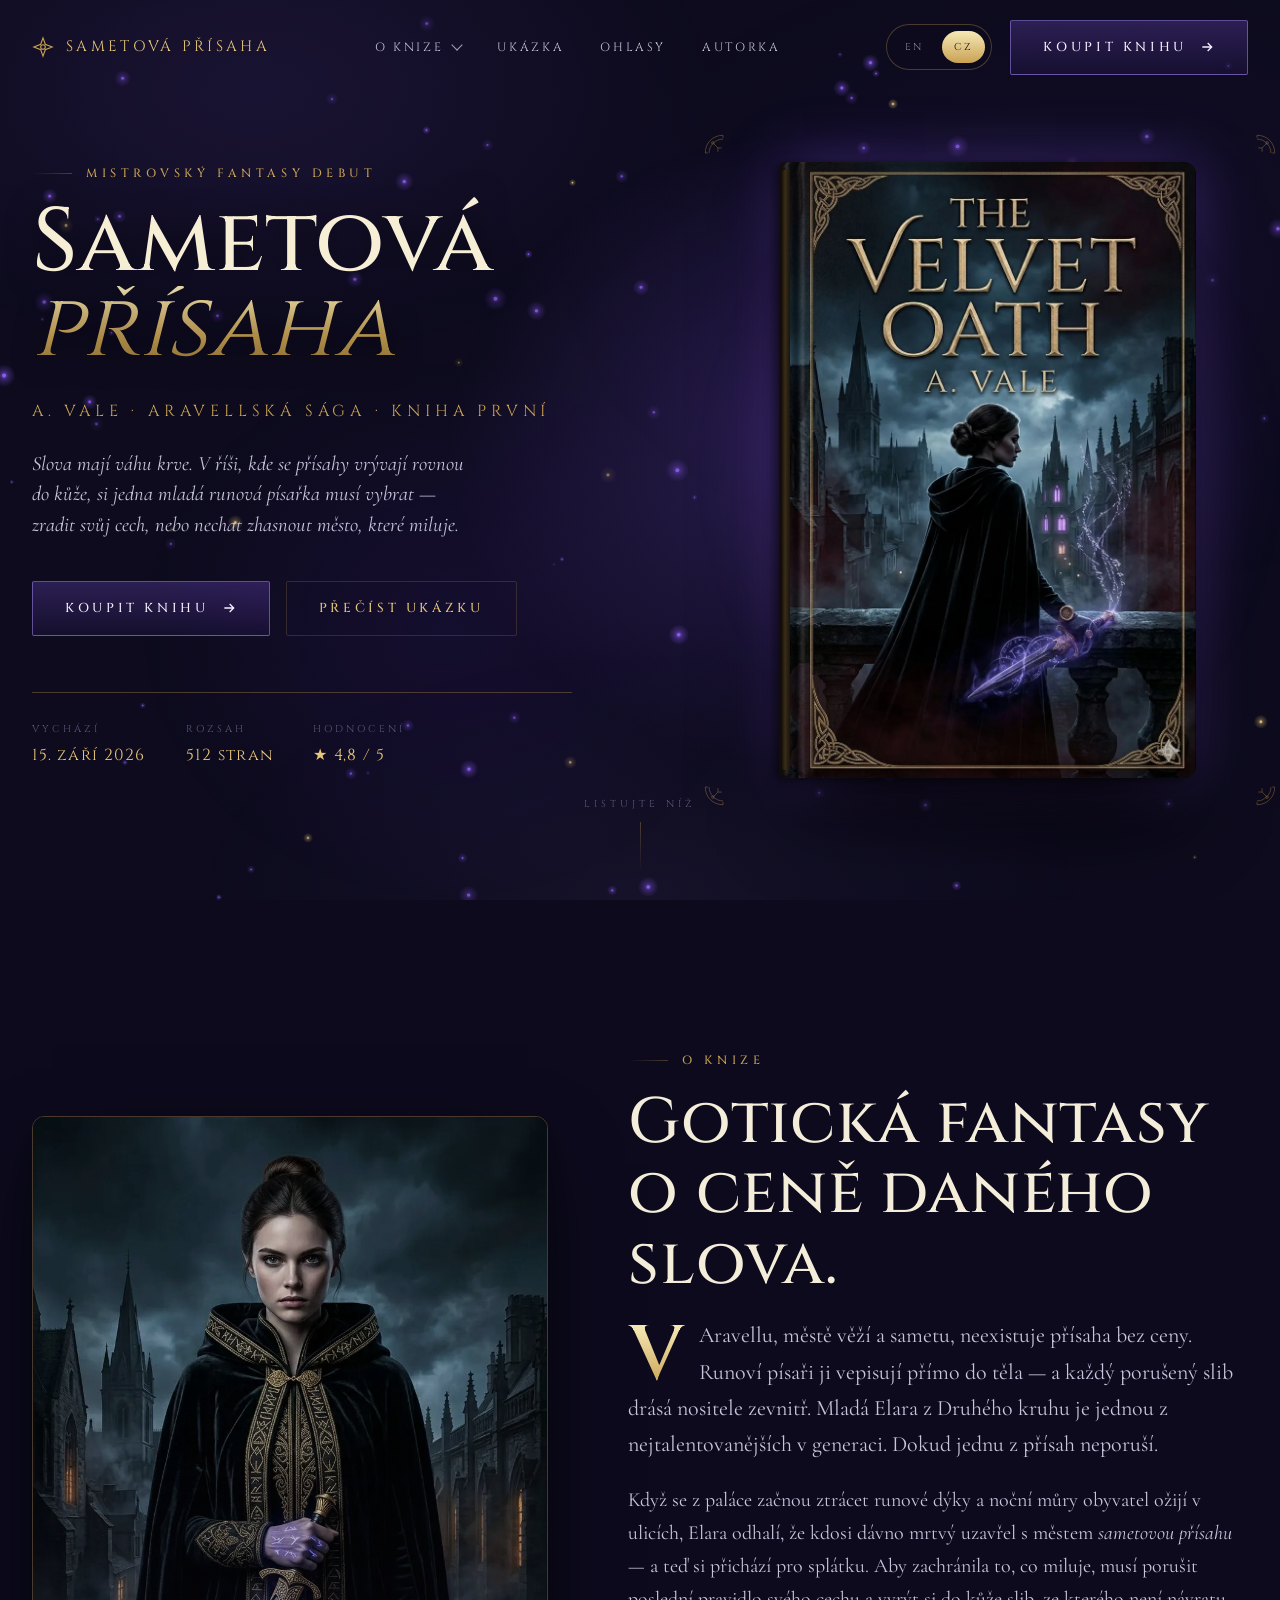
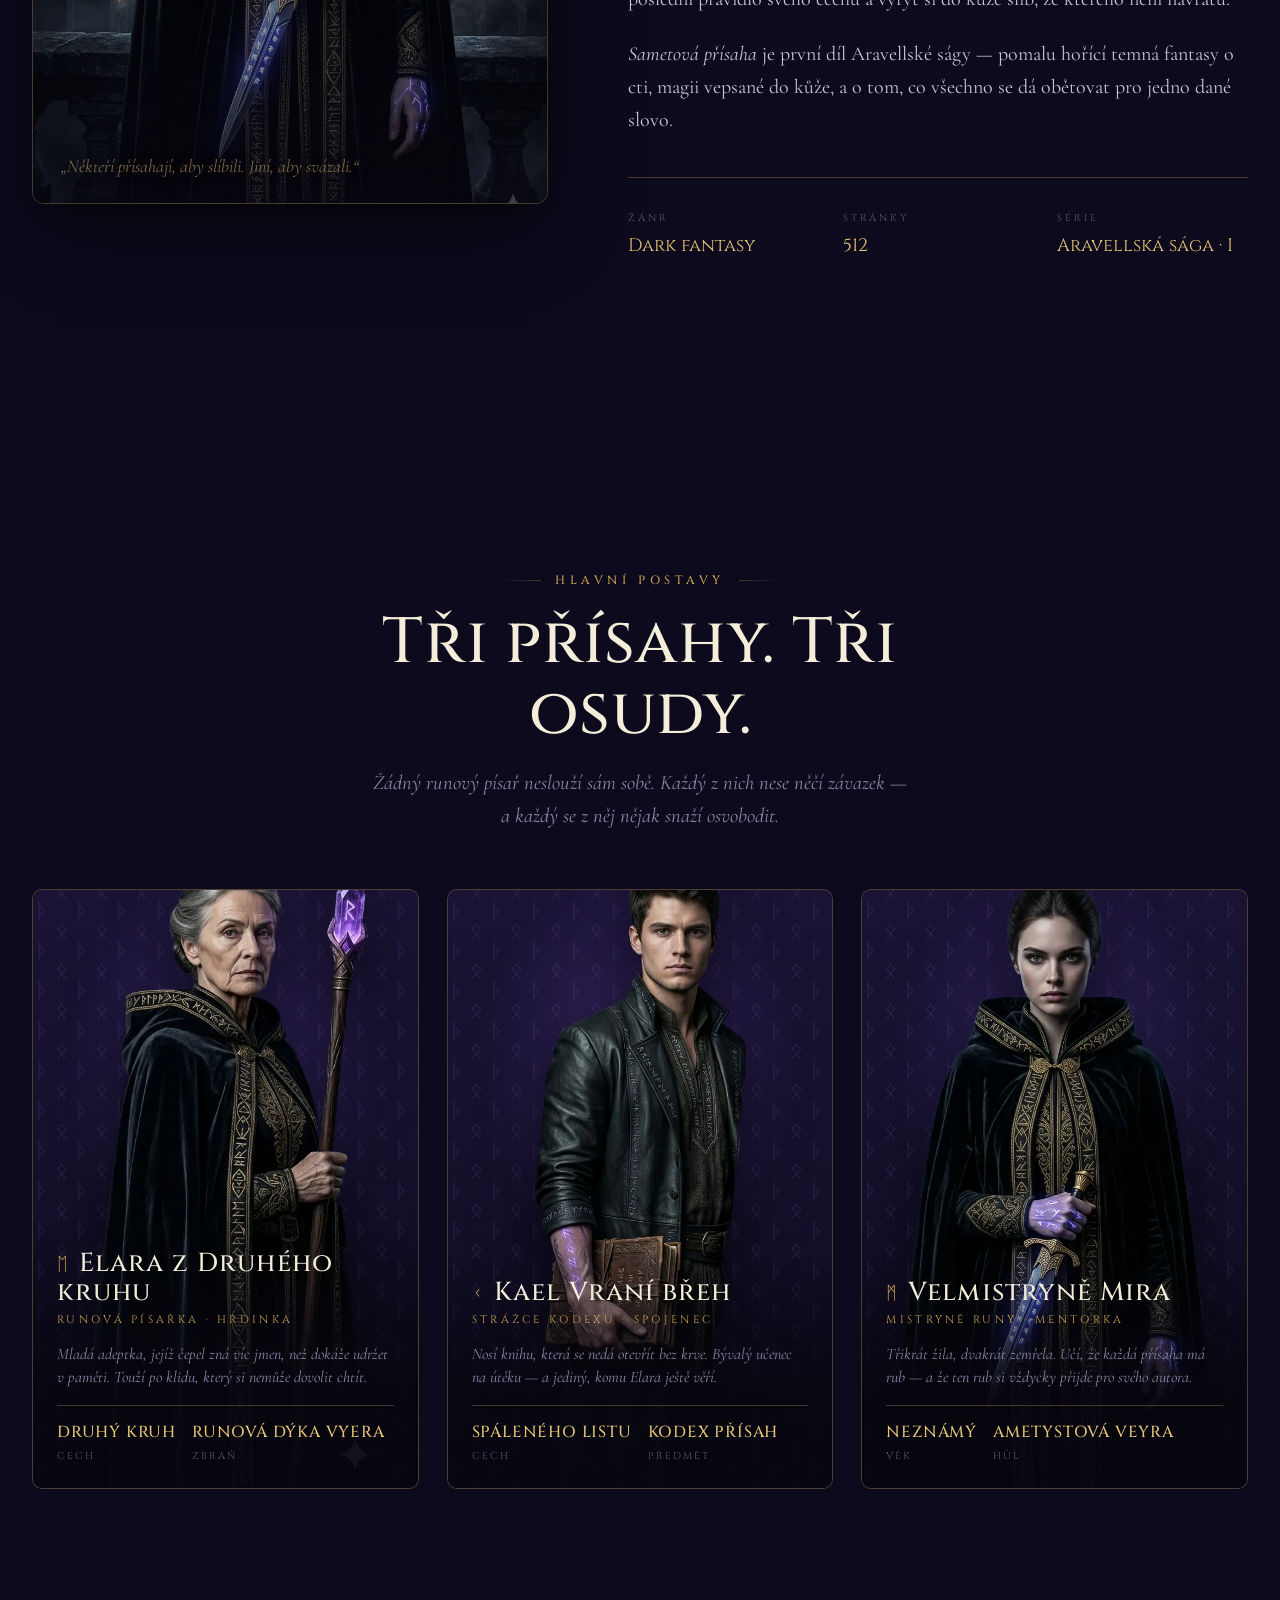
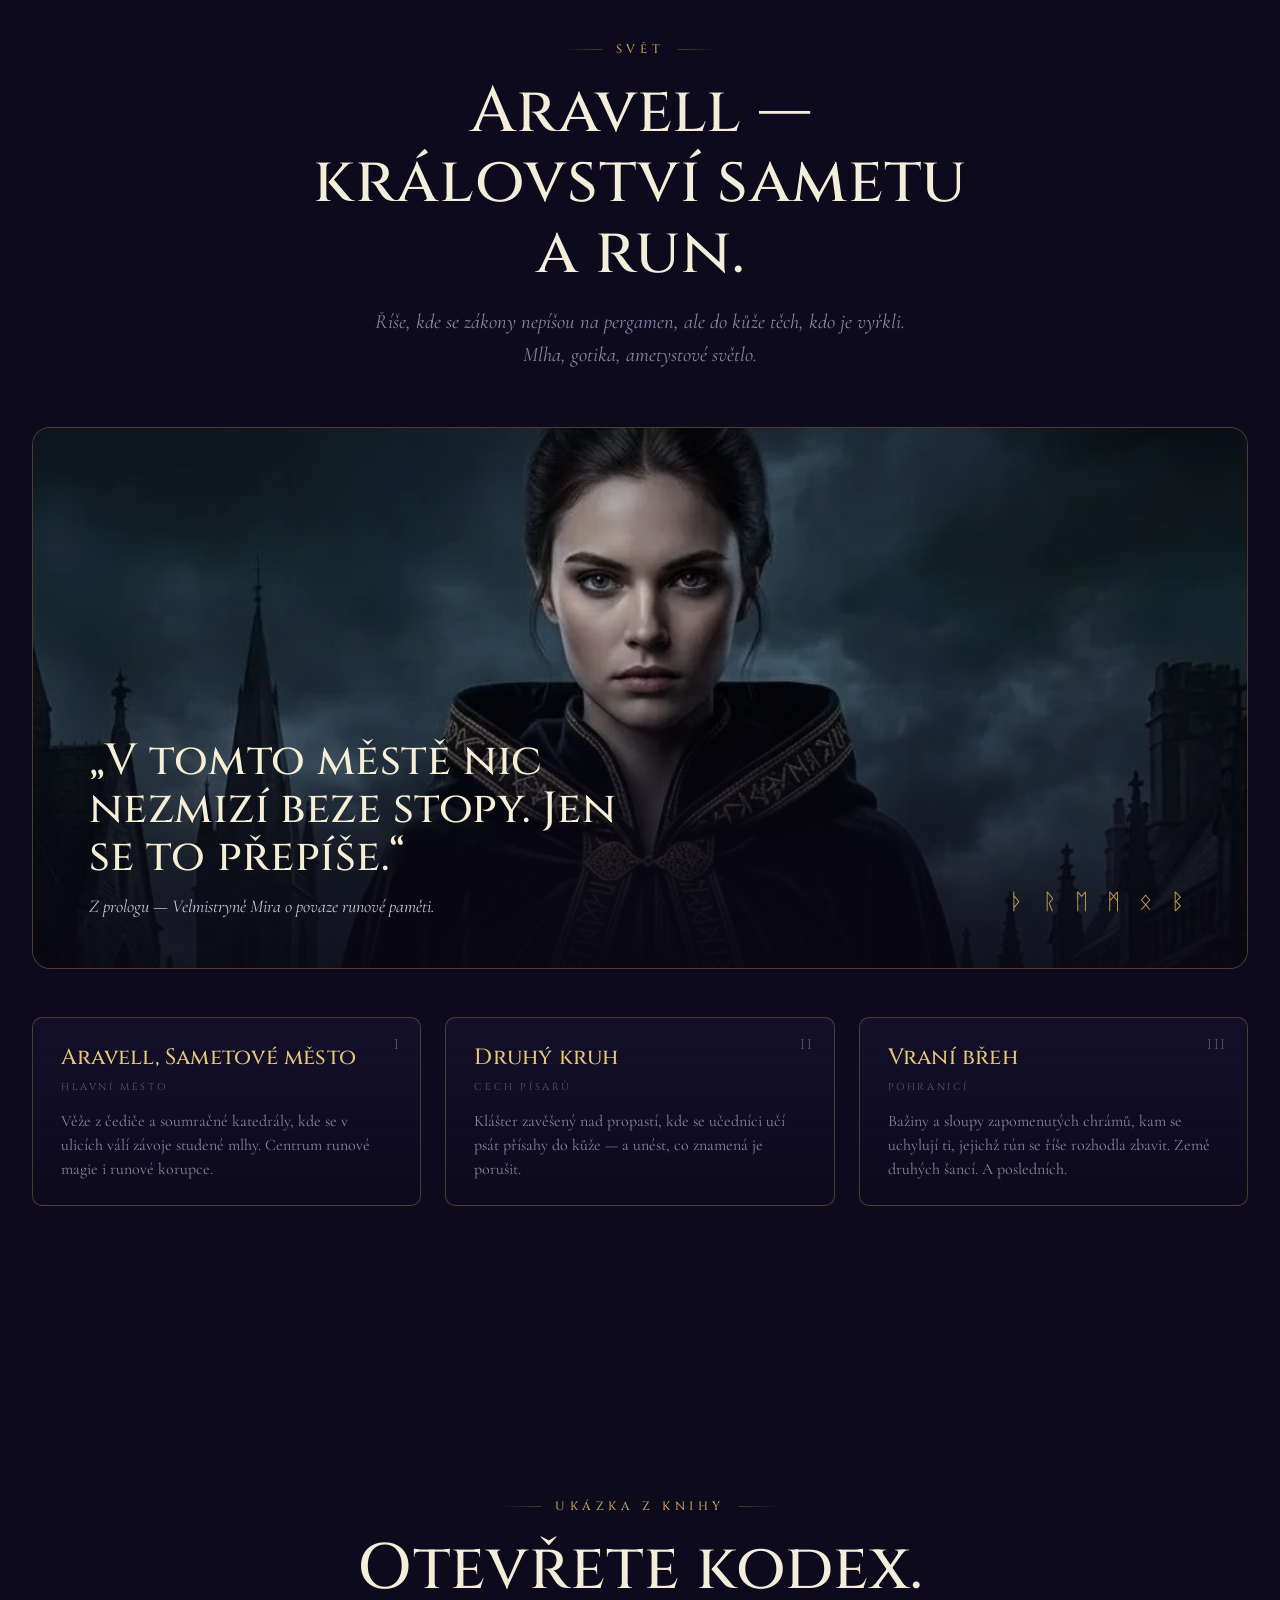
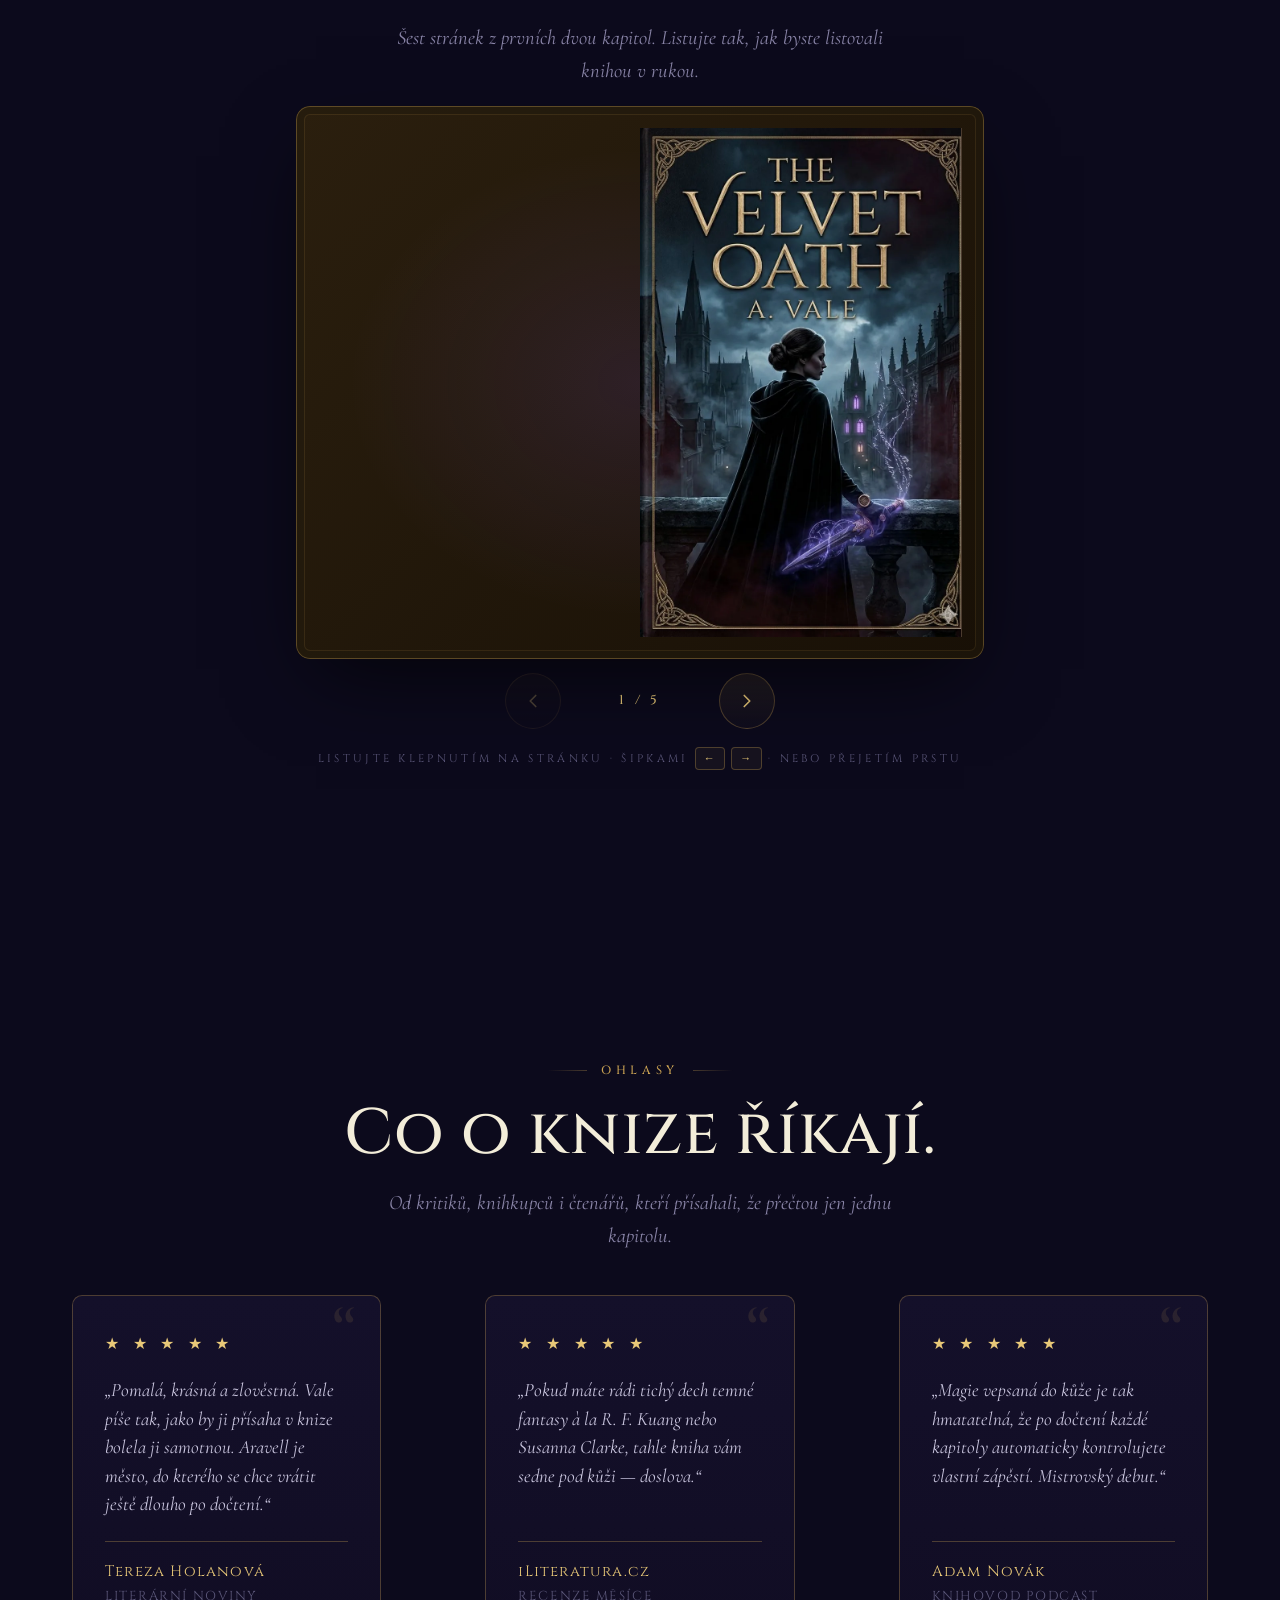
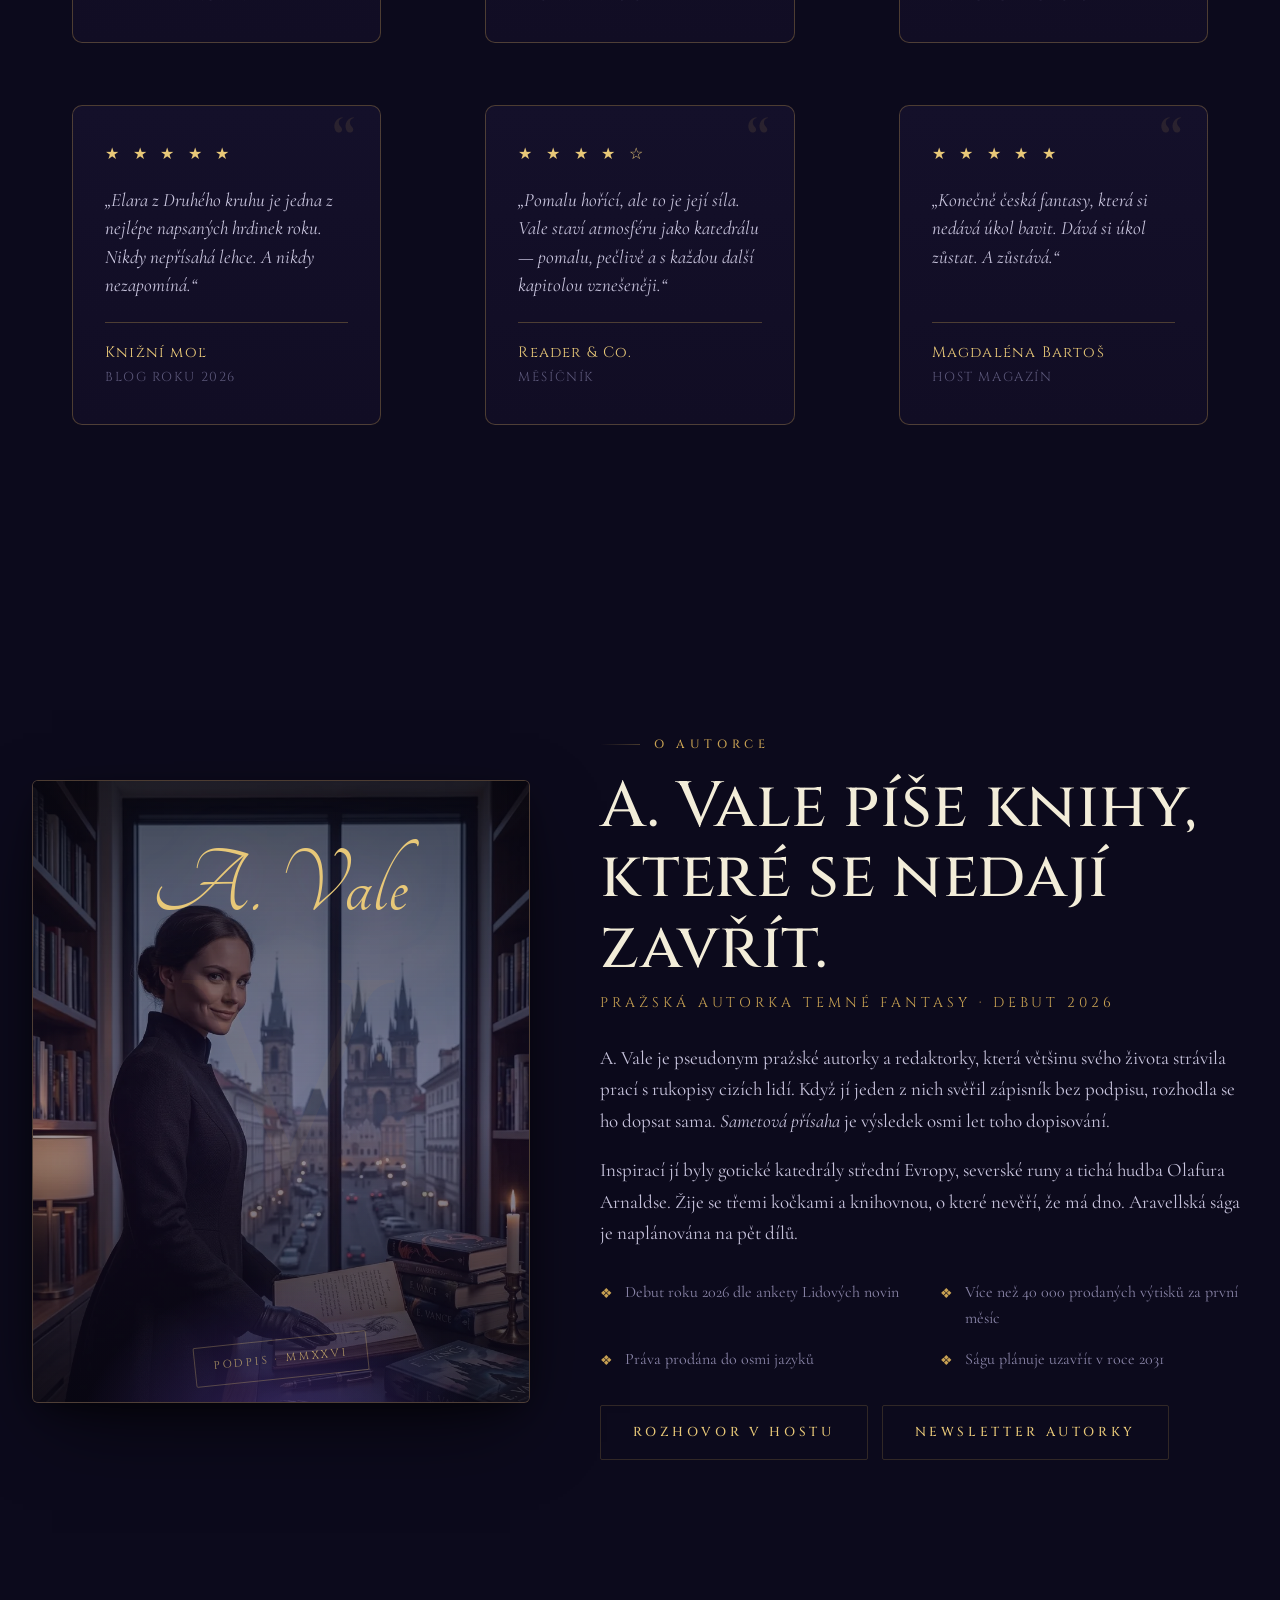
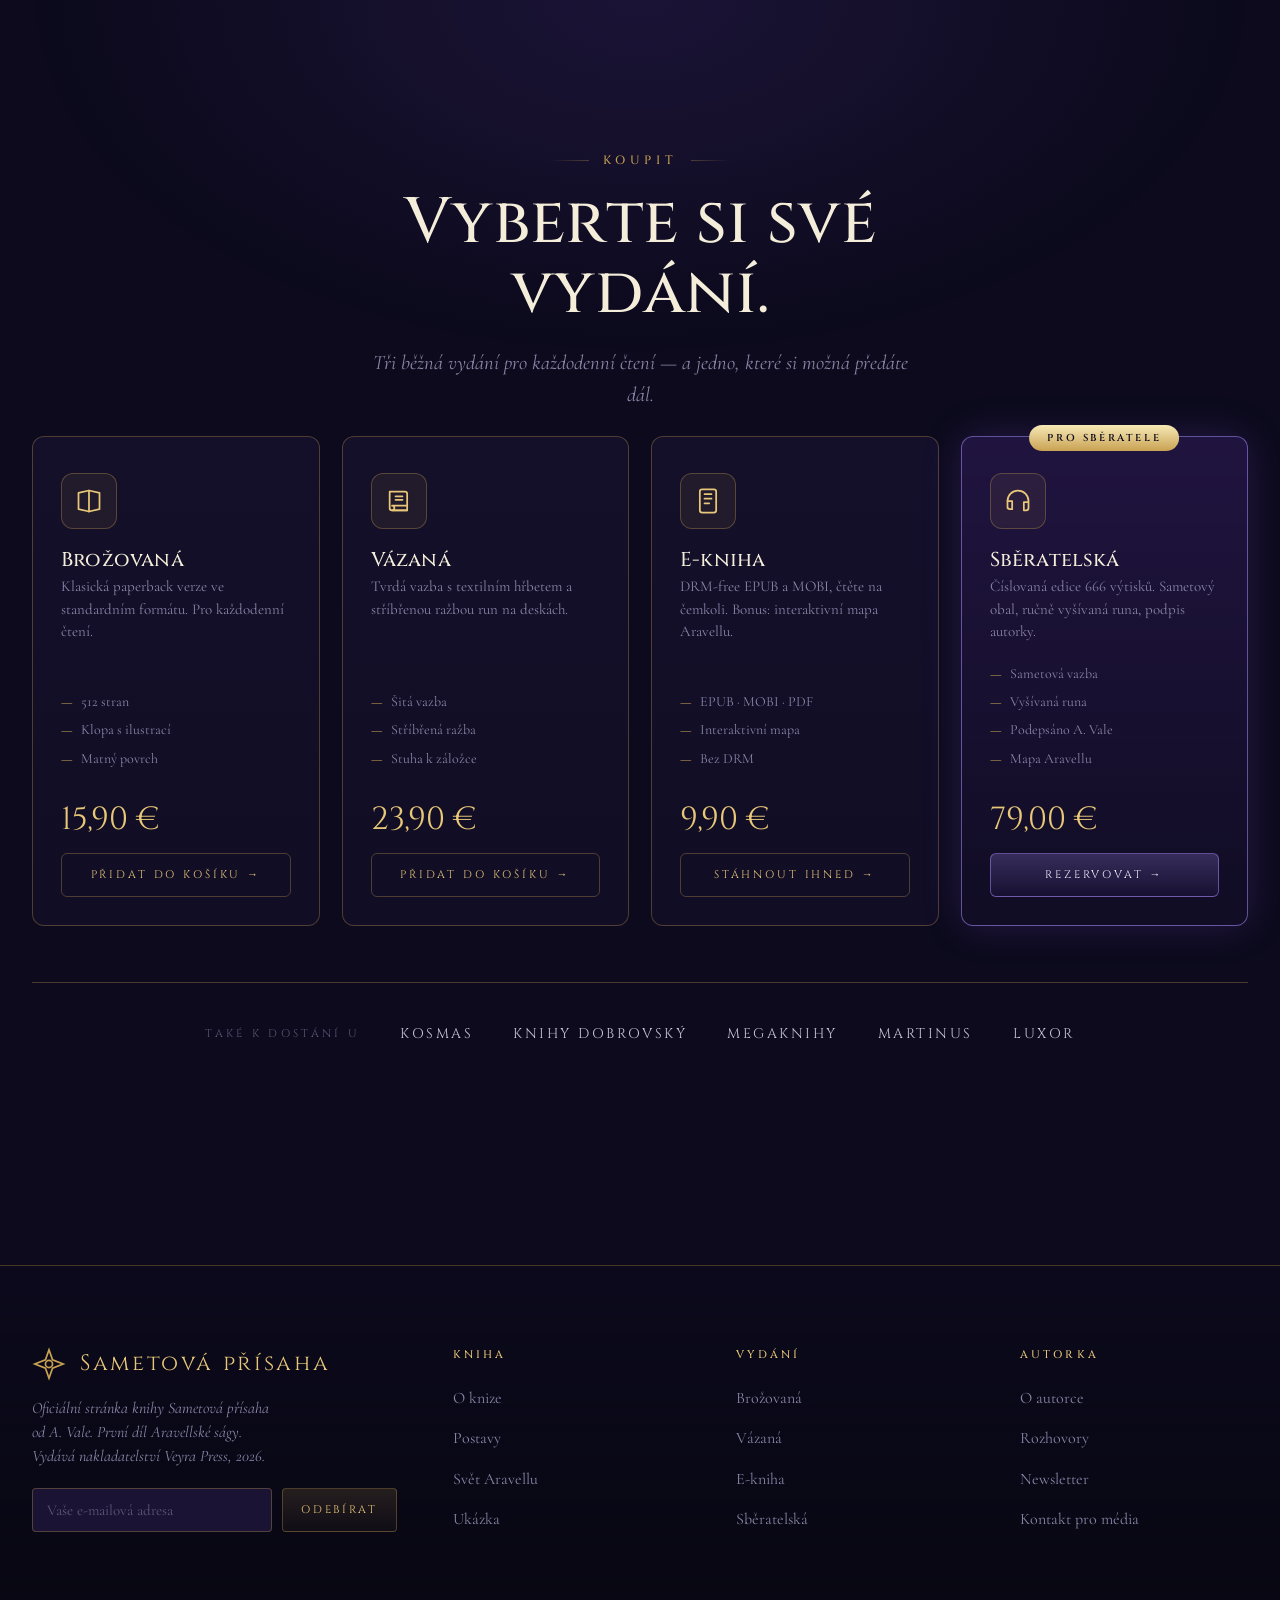
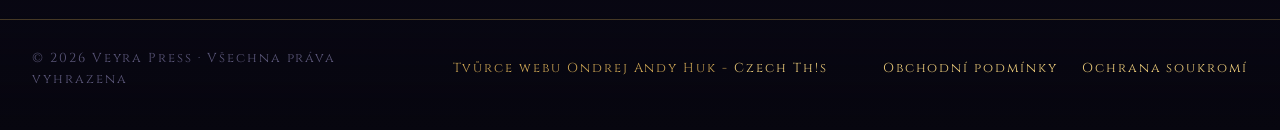
==== commit f77672ec: "Accessibility, SEO, HTTPS links and sitemap Replace http links with HTTPS across HTML and JSON-LD, a" ====
--- a/index.cs.html
+++ b/index.cs.html
@@ -10,17 +10,19 @@
 <meta name="keywords" content="Sametová přísaha, A. Vale, Aravellská sága, dark fantasy, temná fantasy, kniha, román, runová magie, fantasy 2026, česká fantasy, Veyra Press" />
 <meta name="author" content="A. Vale" />
 <meta name="robots" content="index, follow, max-snippet:-1, max-image-preview:large" />
-<link rel="canonical" href="http://czech-this.com/books/velvet-oath?lang=cs" />
-<link rel="alternate" hreflang="en" href="http://czech-this.com/books/velvet-oath" />
-<link rel="alternate" hreflang="cs" href="http://czech-this.com/books/velvet-oath?lang=cs" />
-<link rel="alternate" hreflang="x-default" href="http://czech-this.com/books/velvet-oath" />
+<link rel="canonical" href="https://czech-this.com/books/velvet-oath?lang=cs" />
+<link rel="alternate" hreflang="en" href="https://czech-this.com/books/velvet-oath" />
+<link rel="alternate" hreflang="cs" href="https://czech-this.com/books/velvet-oath?lang=cs" />
+<link rel="alternate" hreflang="x-default" href="https://czech-this.com/books/velvet-oath" />
 <meta property="og:type" content="book" />
 <meta property="og:locale" content="cs_CZ" />
 <meta property="og:title" content="Sametová přísaha — temná fantasy od A. Vale" />
 <meta property="og:description" content="Gotická fantasy o ceně daného slova. V říši, kde se přísahy vrývají do kůže, si jedna runová písařka musí vybrat, koho zradí. První díl Aravellské ságy." />
-<meta property="og:image" content="http://czech-this.com/books/velvet-oath/assets/cover.webp" />
+<meta property="og:image" content="https://czech-this.com/books/velvet-oath/assets/cover.webp" />
 <meta property="og:image:alt" content="Obálka knihy Sametová přísaha" />
-<meta property="og:url" content="http://czech-this.com/books/velvet-oath?lang=cs" />
+<meta property="og:image:width" content="848" />
+<meta property="og:image:height" content="1264" />
+<meta property="og:url" content="https://czech-this.com/books/velvet-oath?lang=cs" />
 <meta property="og:site_name" content="Sametová přísaha — oficiální stránka knihy" />
 <meta property="book:author" content="A. Vale" />
 <meta property="book:release_date" content="2026-09-15" />
@@ -30,12 +32,14 @@
 <meta name="twitter:card" content="summary_large_image" />
 <meta name="twitter:title" content="Sametová přísaha — temná fantasy od A. Vale" />
 <meta name="twitter:description" content="Gotická fantasy o ceně daného slova. První díl Aravellské ságy. Vychází 15. září 2026." />
-<meta name="twitter:image" content="http://czech-this.com/books/velvet-oath/assets/cover.webp" />
+<meta name="twitter:image" content="https://czech-this.com/books/velvet-oath/assets/cover.webp" />
 <meta name="twitter:image:alt" content="Obálka knihy Sametová přísaha" />
 <meta name="ai-content-declaration" content="Oficiální stránka knihy Sametová přísaha. Autoritativní zdroj informací o knize, jejím obsahu, postavách, edicích a autorce." />
 <link rel="preconnect" href="https://fonts.googleapis.com" />
 <link rel="preconnect" href="https://fonts.gstatic.com" crossorigin />
-<link href="https://fonts.googleapis.com/css2?family=Cinzel:wght@400;500;600;700&family=Cormorant+Garamond:ital,wght@0,400;0,500;0,600;1,400;1,500&family=Tangerine:wght@400;700&display=swap" rel="stylesheet" />
+<link rel="preload" href="https://fonts.googleapis.com/css2?family=Cinzel:wght@400;500;600;700&family=Cormorant+Garamond:ital,wght@0,400;0,500;0,600;1,400;1,500&family=Tangerine:wght@400;700&display=swap" as="style" onload="this.onload=null;this.rel='stylesheet'" />
+<noscript><link href="https://fonts.googleapis.com/css2?family=Cinzel:wght@400;500;600;700&family=Cormorant+Garamond:ital,wght@0,400;0,500;0,600;1,400;1,500&family=Tangerine:wght@400;700&display=swap" rel="stylesheet" /></noscript>
+<link rel="preload" as="image" href="assets/cover.webp" fetchpriority="high" />
 <link rel="stylesheet" href="styles.css?v=20260518-8" />
 <script type="application/ld+json">
 {
@@ -43,7 +47,7 @@
   "@graph": [
     {
       "@type": "Book",
-      "@id": "http://czech-this.com/books/velvet-oath#book",
+      "@id": "https://czech-this.com/books/velvet-oath#book",
       "name": "Sametová přísaha",
       "alternateName": "The Velvet Oath",
       "bookFormat": "https://schema.org/Hardcover",
@@ -52,12 +56,12 @@
       "numberOfPages": 512,
       "datePublished": "2026-09-15",
       "publisher": { "@type": "Organization", "name": "Veyra Press" },
-      "image": "http://czech-this.com/books/velvet-oath/assets/cover.webp",
+      "image": "https://czech-this.com/books/velvet-oath/assets/cover.webp",
       "genre": ["Dark fantasy", "Gothic fantasy", "Epic fantasy"],
       "description": "Gotická temná fantasy o ceně daného slova. V říši Aravell se přísahy vrývají přímo do kůže — a mladá runová písařka Elara musí porušit poslední pravidlo svého cechu, aby zachránila město, které miluje. První díl Aravellské ságy.",
       "author": {
         "@type": "Person",
-        "@id": "http://czech-this.com/books/velvet-oath#author",
+        "@id": "https://czech-this.com/books/velvet-oath#author",
         "name": "A. Vale",
         "nationality": "Czech",
         "description": "Pražská autorka temné fantasy. Sametová přísaha je její románový debut."
@@ -75,16 +79,16 @@
         "worstRating": "1"
       },
       "offers": [
-        { "@type": "Offer", "name": "Brožovaná", "price": "15.90", "priceCurrency": "EUR", "availability": "https://schema.org/PreOrder", "url": "http://czech-this.com/books/velvet-oath#buy" },
-        { "@type": "Offer", "name": "Vázaná", "price": "23.90", "priceCurrency": "EUR", "availability": "https://schema.org/PreOrder", "url": "http://czech-this.com/books/velvet-oath#buy" },
-        { "@type": "Offer", "name": "E-kniha", "price": "9.90", "priceCurrency": "EUR", "availability": "https://schema.org/InStock", "url": "http://czech-this.com/books/velvet-oath#buy" },
-        { "@type": "Offer", "name": "Sběratelská", "price": "79.00", "priceCurrency": "EUR", "availability": "https://schema.org/PreOrder", "url": "http://czech-this.com/books/velvet-oath#buy" }
+        { "@type": "Offer", "name": "Brožovaná", "price": "15.90", "priceCurrency": "EUR", "availability": "https://schema.org/PreOrder", "url": "https://czech-this.com/books/velvet-oath#buy" },
+        { "@type": "Offer", "name": "Vázaná", "price": "23.90", "priceCurrency": "EUR", "availability": "https://schema.org/PreOrder", "url": "https://czech-this.com/books/velvet-oath#buy" },
+        { "@type": "Offer", "name": "E-kniha", "price": "9.90", "priceCurrency": "EUR", "availability": "https://schema.org/InStock", "url": "https://czech-this.com/books/velvet-oath#buy" },
+        { "@type": "Offer", "name": "Sběratelská", "price": "79.00", "priceCurrency": "EUR", "availability": "https://schema.org/PreOrder", "url": "https://czech-this.com/books/velvet-oath#buy" }
       ]
     },
     {
       "@type": "WebSite",
-      "@id": "http://czech-this.com/books/velvet-oath#website",
-      "url": "http://czech-this.com/books/velvet-oath",
+      "@id": "https://czech-this.com/books/velvet-oath#website",
+      "url": "https://czech-this.com/books/velvet-oath",
       "name": "Sametová přísaha — oficiální stránka knihy",
       "inLanguage": "cs",
       "publisher": { "@type": "Organization", "name": "Veyra Press" }
@@ -92,9 +96,39 @@
     {
       "@type": "BreadcrumbList",
       "itemListElement": [
-        { "@type": "ListItem", "position": 1, "name": "Domů", "item": "http://czech-this.com/books/velvet-oath" },
-        { "@type": "ListItem", "position": 2, "name": "Kniha", "item": "http://czech-this.com/books/velvet-oath#about" },
-        { "@type": "ListItem", "position": 3, "name": "Koupit", "item": "http://czech-this.com/books/velvet-oath#buy" }
+        { "@type": "ListItem", "position": 1, "name": "Domů", "item": "https://czech-this.com/books/velvet-oath" },
+        { "@type": "ListItem", "position": 2, "name": "Kniha", "item": "https://czech-this.com/books/velvet-oath#about" },
+        { "@type": "ListItem", "position": 3, "name": "Koupit", "item": "https://czech-this.com/books/velvet-oath#buy" }
+      ]
+    },
+    {
+      "@type": "FAQPage",
+      "mainEntity": [
+        {
+          "@type": "Question",
+          "name": "Kdy vychází Sametová přísaha?",
+          "acceptedAnswer": { "@type": "Answer", "text": "Sametová přísaha vychází 15. září 2026." }
+        },
+        {
+          "@type": "Question",
+          "name": "Kdo napsal Sametovou přísahu?",
+          "acceptedAnswer": { "@type": "Answer", "text": "Sametovou přísahu napsala A. Vale, pražská autorka temné fantasy. Je to její románový debut a první díl Aravellské ságy." }
+        },
+        {
+          "@type": "Question",
+          "name": "Jaká vydání Sametové přísahy jsou k dispozici?",
+          "acceptedAnswer": { "@type": "Answer", "text": "Sametová přísaha vychází ve čtyřech vydáních: Brožovaná (15,90 €), Vázaná (23,90 €), E-kniha (9,90 € — DRM-free EPUB/MOBI/PDF) a číslovaná Sběratelská edice (79,00 €) v nákladu 666 výtisků se sametovým obalem a podpisem autorky." }
+        },
+        {
+          "@type": "Question",
+          "name": "Je Sametová přísaha součástí série?",
+          "acceptedAnswer": { "@type": "Answer", "text": "Ano. Sametová přísaha je první díl Aravellské ságy — plánované série pěti knih od A. Vale, jejíž závěr je plánován na rok 2031." }
+        },
+        {
+          "@type": "Question",
+          "name": "O čem je Sametová přísaha?",
+          "acceptedAnswer": { "@type": "Answer", "text": "Sametová přísaha je temná fantasy odehrávající se v Aravellu, říši, kde se přísahy vrývají přímo do kůže. Runová písařka Elara z Druhého kruhu musí porušit poslední pravidlo svého cechu, aby zachránila město, které miluje, před staletým dluhem, který je splatný." }
+        }
       ]
     }
   ]
@@ -102,13 +136,14 @@
 </script>
 </head>
 <body>
+<a class="skip-link" href="#main-content">Přeskočit na hlavní obsah</a>
 <nav class="nav" aria-label="Hlavní navigace">
   <a class="brand" href="#hero">
     <svg class="sigil" viewBox="0 0 24 24" fill="none" stroke="currentColor" stroke-width="1.2" aria-hidden="true"><path d="M12 2 L14.5 9 L22 12 L14.5 15 L12 22 L9.5 15 L2 12 L9.5 9 Z"></path><circle cx="12" cy="12" r="2.5"></circle></svg>
     <span>Sametová přísaha</span>
   </a>
   <ul class="links">
-    <li class="has-submenu"><a href="#about">O knize</a><ul class="submenu"><li><a href="#characters">Postavy</a></li><li><a href="#world">Svět</a></li></ul></li>
+    <li class="has-submenu"><a href="#about" aria-haspopup="true" aria-expanded="false">O knize</a><ul class="submenu"><li><a href="#characters">Postavy</a></li><li><a href="#world">Svět</a></li></ul></li>
     <li><a href="#excerpt">Ukázka</a></li>
     <li><a href="#reviews">Ohlasy</a></li>
     <li><a href="#author">Autorka</a></li>
@@ -122,7 +157,7 @@
   </div>
 </nav>
 
-<main>
+<main id="main-content">
   <section class="hero" id="hero">
     <div class="hero-bg"></div>
     <canvas class="particles" data-density="90" aria-hidden="true"></canvas>
@@ -144,7 +179,7 @@
       </div>
       <div class="hero-book reveal delay-2">
         <div class="hero-book-glow"></div>
-        <div class="hero-book-inner"><img src="assets/cover.webp" alt="Obálka knihy Sametová přísaha od A. Vale" /></div>
+        <div class="hero-book-inner"><img src="assets/cover.webp" alt="Obálka knihy Sametová přísaha od A. Vale" width="848" height="1264" fetchpriority="high" /></div>
         <div class="hero-book-corners" aria-hidden="true">
           <svg class="tl" viewBox="0 0 60 60" fill="none" stroke="currentColor" stroke-width="1"><path d="M2 30 C 2 14, 14 2, 30 2"></path><path d="M8 30 C 8 18, 18 8, 30 8"></path><circle cx="14" cy="14" r="2"></circle><path d="M2 30 L 6 30 M30 2 L 30 6"></path><path d="M14 14 L 22 22 M 22 22 L 28 22 M 22 22 L 22 28"></path></svg>
           <svg class="tr" viewBox="0 0 60 60" fill="none" stroke="currentColor" stroke-width="1"><path d="M2 30 C 2 14, 14 2, 30 2"></path><path d="M8 30 C 8 18, 18 8, 30 8"></path><circle cx="14" cy="14" r="2"></circle><path d="M2 30 L 6 30 M30 2 L 30 6"></path><path d="M14 14 L 22 22 M 22 22 L 28 22 M 22 22 L 22 28"></path></svg>
@@ -189,7 +224,7 @@
       <div class="characters">
         <article class="char-card reveal delay-1">
           <div class="runes" aria-hidden="true"></div>
-          <div class="char-portrait"><img src="assets/elara.webp" alt="" loading="lazy" style="object-position:center bottom" /></div>
+          <div class="char-portrait"><img src="assets/elara.webp" alt="Portrét Elary z Druhého kruhu" loading="lazy" style="object-position:center bottom" /></div>
           <div class="char-meta">
             <h3 class="char-name"><span class="name-glyph">ᛖ</span>Elara z Druhého kruhu</h3>
             <div class="char-role">Runová písařka · Hrdinka</div>
@@ -199,7 +234,7 @@
         </article>
         <article class="char-card reveal delay-2">
           <div class="runes" aria-hidden="true"></div>
-          <div class="char-portrait"><img src="assets/kael.webp" alt="" loading="lazy" style="object-position:center bottom" /></div>
+          <div class="char-portrait"><img src="assets/kael.webp" alt="Portrét Kaela Vraního břehu" loading="lazy" style="object-position:center bottom" /></div>
           <div class="char-meta">
             <h3 class="char-name"><span class="name-glyph">ᚲ</span>Kael Vraní břeh</h3>
             <div class="char-role">Strážce kodexu · Spojenec</div>
@@ -209,7 +244,7 @@
         </article>
         <article class="char-card reveal delay-3">
           <div class="runes" aria-hidden="true"></div>
-          <div class="char-portrait"><img src="assets/elara-full.webp" alt="" loading="lazy" style="object-position:center bottom" /></div>
+          <div class="char-portrait"><img src="assets/elara-full.webp" alt="Portrét Velmistryně Miry" loading="lazy" style="object-position:center bottom" /></div>
           <div class="char-meta">
             <h3 class="char-name"><span class="name-glyph">ᛗ</span>Velmistryně Mira</h3>
             <div class="char-role">Mistryně runy · Mentorka</div>
@@ -336,7 +371,7 @@
   </div>
   <div class="container foot-bottom">
     <span class="foot-copy">© 2026 Veyra Press · Všechna práva vyhrazena</span>
-    <span class="foot-credit">Tvůrce webu Ondrej Andy Huk - Czech Th!s</span>
+    <span class="foot-credit">Tvůrce webu Ondrej Andy Huk - <a href="https://czech-this.com" target="_blank">Czech Th!s</a></span>
     <span class="foot-links"><a href="#">Obchodní podmínky</a><a href="#">Ochrana soukromí</a></span>
   </div>
 </footer>
--- a/styles.css
+++ b/styles.css
@@ -47,6 +47,26 @@
   --r-pill: 999px;
   --shadow-deep: 0 30px 80px -20px rgba(0,0,0,.7), 0 10px 30px -10px rgba(0,0,0,.6);
 }
+
+/* ─── Skip navigation ────────────────────────────────────── */
+.skip-link {
+  position: absolute;
+  left: -9999px;
+  top: 8px;
+  z-index: 9999;
+  padding: 10px 20px;
+  background: var(--ink-1);
+  color: var(--gold-2);
+  font-family: var(--f-display);
+  font-size: 12px;
+  letter-spacing: .22em;
+  text-transform: uppercase;
+  border: 1px solid var(--gold-line);
+  border-radius: 4px;
+  text-decoration: none;
+  transition: none;
+}
+.skip-link:focus { left: 8px; }
 
 * { box-sizing: border-box; }
 html { scroll-behavior: smooth; }
